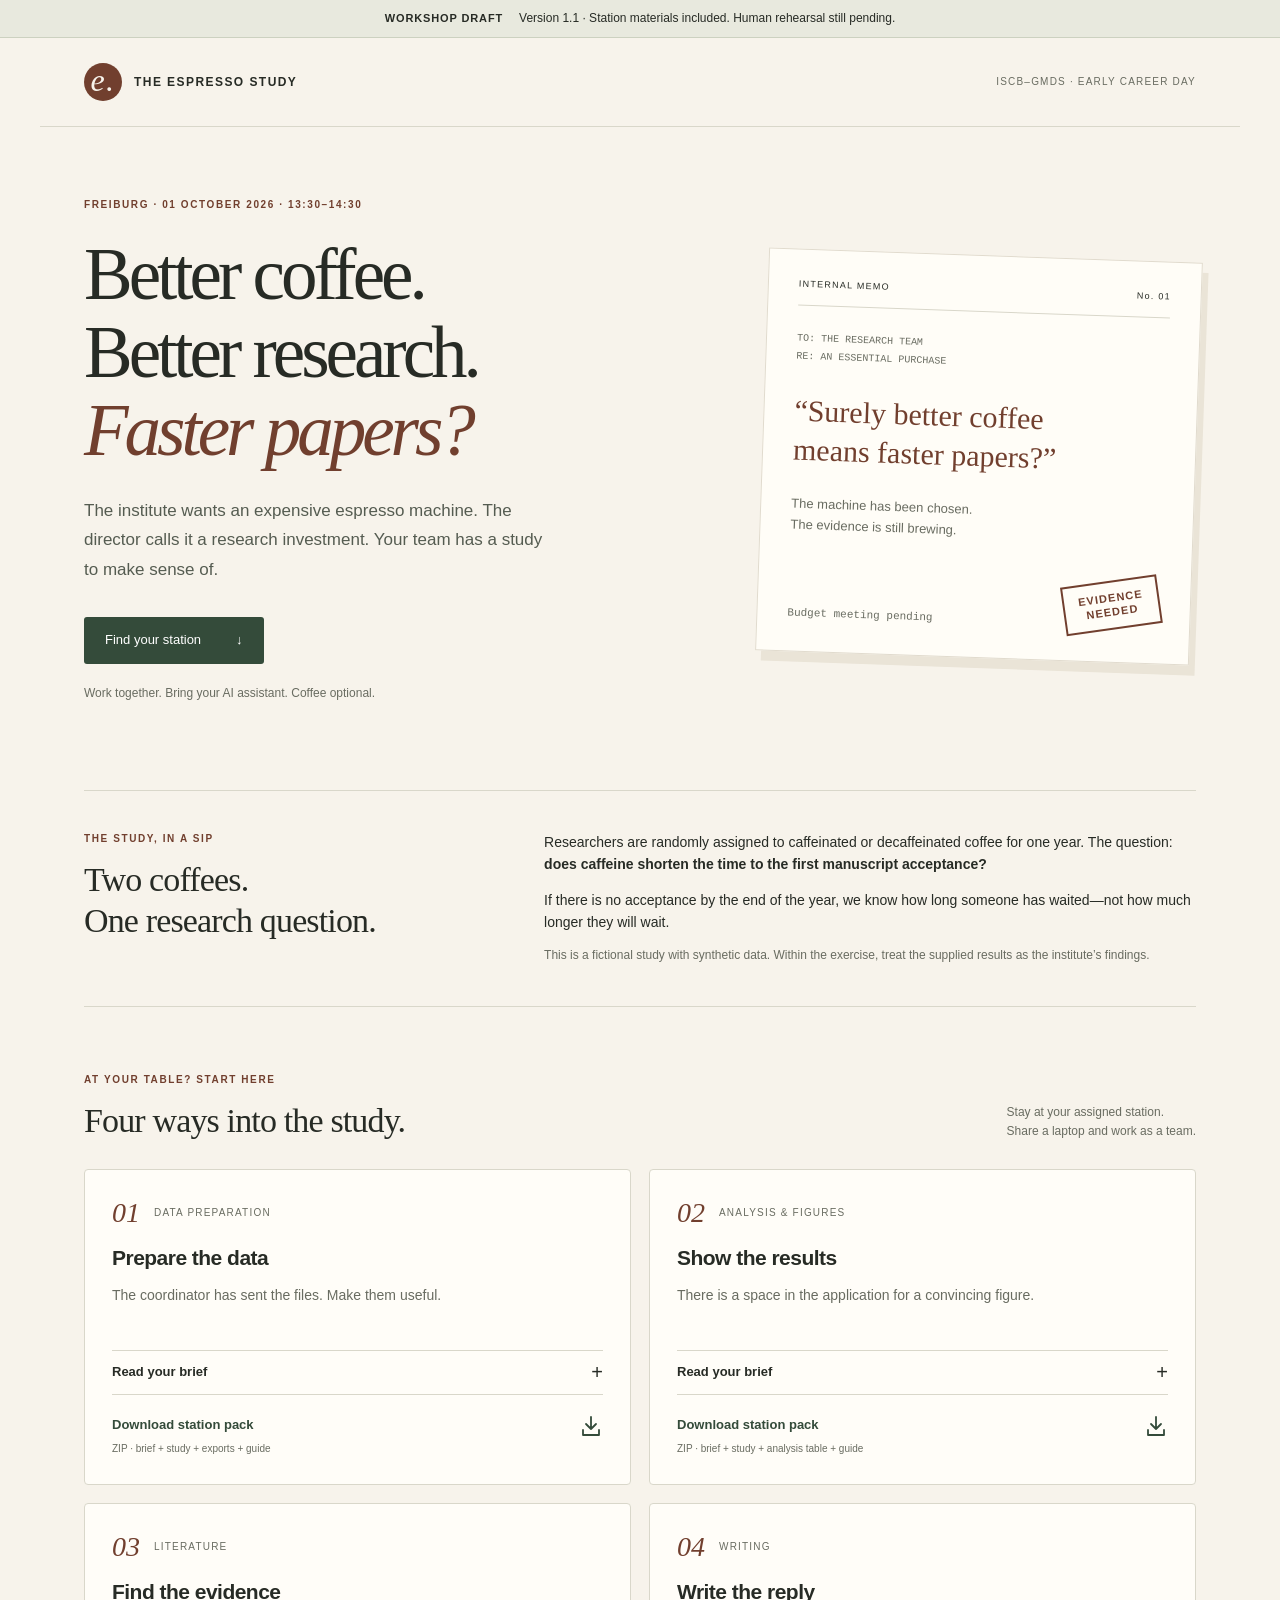
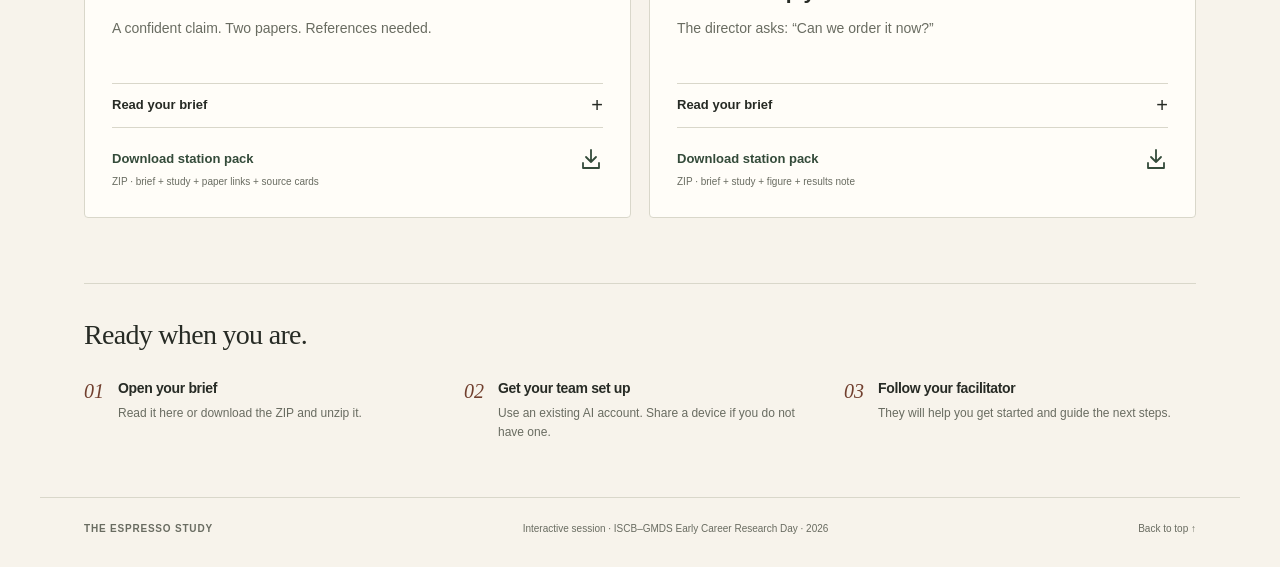
==== index.html @ 40a01a1a "Publish Espresso Study participant workshop materials" ====
<!doctype html>
<html lang="en"><head><meta charset="utf-8"><meta name="viewport" content="width=device-width, initial-scale=1"><title>The Espresso Study · Early Career Day 2026</title><meta name="description" content="Workshop briefs for four AI-assisted research stations at the ISCB–GMDS Early Career Research Day."><link rel="icon" href="favicon.svg" type="image/svg+xml"><link rel="stylesheet" href="styles.css"></head>
<body><a class="skip" href="#stations">Skip to stations</a>
<div class="preview">WORKSHOP DRAFT <span>Version 1.1 · Station materials included. Human rehearsal still pending.</span></div>
<header class="masthead"><a class="brand" href="#top"><span class="brand-mark" aria-hidden="true">e.</span><span>THE ESPRESSO STUDY</span></a><span class="event-label">ISCB–GMDS · EARLY CAREER DAY</span></header>
<main id="top"><section class="hero" aria-labelledby="title"><div class="hero-copy"><p class="eyebrow">FREIBURG · 01 OCTOBER 2026 · 13:30–14:30</p><h1>Better coffee.<br>Better research.<br><em>Faster papers?</em></h1><p class="intro">The institute wants an expensive espresso machine. The director calls it a research investment. Your team has a study to make sense of.</p><a class="primary" href="#stations">Find your station <span aria-hidden="true">↓</span></a><p class="small">Work together. Bring your AI assistant. Coffee optional.</p></div><aside class="memo" aria-label="The director’s request"><div class="memo-heading"><span>INTERNAL MEMO</span><span>No. 01</span></div><p class="memo-to">TO: THE RESEARCH TEAM<br>RE: AN ESSENTIAL PURCHASE</p><blockquote>“Surely better coffee<br>means faster papers?”</blockquote><p>The machine has been chosen.<br>The evidence is still brewing.</p><div class="memo-bottom"><span>Budget meeting pending</span><span class="stamp">EVIDENCE<br>NEEDED</span></div></aside></section>
<section class="study" aria-labelledby="study-title"><div><p class="eyebrow">THE STUDY, IN A SIP</p><h2 id="study-title">Two coffees.<br> One research question.</h2></div><div class="study-text"><p>Researchers are randomly assigned to caffeinated or decaffeinated coffee for one year. The question: <strong>does caffeine shorten the time to the first manuscript acceptance?</strong></p><p>If there is no acceptance by the end of the year, we know how long someone has waited—not how much longer they will wait.</p><p class="small">This is a fictional study with synthetic data. Within the exercise, treat the supplied results as the institute’s findings.</p></div></section>
<section class="stations" id="stations" aria-labelledby="stations-title"><div class="section-heading"><div><p class="eyebrow">AT YOUR TABLE? START HERE</p><h2 id="stations-title">Four ways into the study.</h2></div><p>Stay at your assigned station.<br>Share a laptop and work as a team.</p></div><div class="grid"><article class="station" id="station-01"><div class="station-top"><span class="number">01</span><span class="category">Data preparation</span></div><h3>Prepare the data</h3><p class="description">The coordinator has sent the files. Make them useful.</p><details><summary>Read your brief <span aria-hidden="true">+</span></summary><div class="brief"><p>The study coordinator sends two files and a message:</p>
<p><strong>“Here are the coffee groups and the manuscript follow-up. The director wants results before the next budget meeting. Can you make this usable?”</strong></p>
<p><strong>Your mission:</strong> Work with an AI agent to prepare a dataset a colleague can use to compare time to first manuscript acceptance between the coffee groups. Include a short handover note explaining what your colleague needs to know.</p>
<h4>Prepare the handover · 13:40–14:00</h4>
<p>Open the shared story, the export guide and the two data files. Give the agent your task and the material it needs. Work with it until you have a usable table and handover note.</p>
<p><strong>Files to give your agent:</strong> study-story.md, study-description.md, export-guide.md, participants.csv and followup.csv.</p>
<p><strong>Need a start?</strong> “Prepare these study exports for a colleague analysing time to first manuscript acceptance. Use the study description and export guide. Return the analysis table and a short handover note.”</p>
<p>Read the result as if you were the colleague receiving it. If something would make your next step easier, ask for it.</p>
<p>Bring the table and the most useful sentence from your handover to the station report. If you get stuck, ask your facilitator for help.</p></div></details><a class="download" href="downloads/station-01-pack.zip" download>Download station pack <svg class="download-icon" aria-hidden="true" viewBox="0 0 24 24" fill="none" stroke="currentColor" stroke-width="1.8" stroke-linecap="round" stroke-linejoin="round"><path d="M12 3v12m-5-5 5 5 5-5M4 16v5h16v-5"/></svg><span class="sr-only"> for station 01</span></a><p class="pack-note">ZIP · brief + study + exports + guide</p></article><article class="station" id="station-02"><div class="station-top"><span class="number">02</span><span class="category">Analysis & figures</span></div><h3>Show the results</h3><p class="description">There is a space in the application for a convincing figure.</p><details><summary>Read your brief <span aria-hidden="true">+</span></summary><div class="brief"><p>The director has left a space in the espresso-machine funding application:</p>
<p><strong>“Insert convincing figure here.”</strong></p>
<p><strong>Your mission:</strong> Use an AI agent to create a clear, convincing figure of the study results for the institute meeting. Add a two-sentence interpretation.</p>
<h4>Make the figure · 13:40–14:00</h4>
<p>Open the shared story and the prepared analysis table. Give the agent your task and the material it needs. Work with it until you have a result you would present.</p>
<p><strong>Files to give your agent:</strong> study-story.md, study-description.md, data-guide.md and analysis.csv.</p>
<p><strong>Need a start?</strong> “We need a figure showing the results of this study for our institute meeting. Use the attached data and study description, run the analysis, and explain what the figure shows.”</p>
<p>Choose a headline for your figure. Be ready to show the result and explain what you think it means for the espresso-machine proposal.</p>
<p>If you get stuck, ask your facilitator for help.</p></div></details><a class="download" href="downloads/station-02-pack.zip" download>Download station pack <svg class="download-icon" aria-hidden="true" viewBox="0 0 24 24" fill="none" stroke="currentColor" stroke-width="1.8" stroke-linecap="round" stroke-linejoin="round"><path d="M12 3v12m-5-5 5 5 5-5M4 16v5h16v-5"/></svg><span class="sr-only"> for station 02</span></a><p class="pack-note">ZIP · brief + study + analysis table + guide</p></article><article class="station" id="station-03"><div class="station-top"><span class="number">03</span><span class="category">Literature</span></div><h3>Find the evidence</h3><p class="description">A confident claim. Two papers. References needed.</p><details><summary>Read your brief <span aria-hidden="true">+</span></summary><div class="brief"><p>The director has added a line to the funding application:</p>
<p><strong>“The scientific literature supports our investment.”</strong></p>
<p>Underneath it, someone has typed: <strong>[references needed]</strong>.</p>
<p><strong>Your mission:</strong> Use an AI agent to write the scientific-background paragraph for the proposal, using the two supplied papers. Keep it under 100 words and include references that a colleague can follow.</p>
<h4>Fill the gap · 13:40–14:00</h4>
<p>Open the shared story and the two papers. Give the agent the task and the source material. Work with it until the paragraph is ready for your team&#x27;s meeting.</p>
<p><strong>Files to give your agent:</strong> study-story.md, study-description.md and papers.md. Open the original-source links in papers.md; if access fails, use offline-source-cards.md.</p>
<p><strong>Need a start?</strong> “Write the scientific background for our institute&#x27;s coffee study and espresso-machine proposal using these two papers. Keep it under 100 words and cite the sources.”</p>
<p>Read the first version together. Would it help someone understand why the study is worth doing? Ask for a revision if you want one.</p>
<p>Bring one sentence you would put your name to. If you get stuck, ask your facilitator for help.</p></div></details><a class="download" href="downloads/station-03-pack.zip" download>Download station pack <svg class="download-icon" aria-hidden="true" viewBox="0 0 24 24" fill="none" stroke="currentColor" stroke-width="1.8" stroke-linecap="round" stroke-linejoin="round"><path d="M12 3v12m-5-5 5 5 5-5M4 16v5h16v-5"/></svg><span class="sr-only"> for station 03</span></a><p class="pack-note">ZIP · brief + study + paper links + source cards</p></article><article class="station" id="station-04"><div class="station-top"><span class="number">04</span><span class="category">Writing</span></div><h3>Write the reply</h3><p class="description">The director asks: “Can we order it now?”</p><details><summary>Read your brief <span aria-hidden="true">+</span></summary><div class="brief"><p>The results have arrived. So has a message from the director:</p>
<p><strong>“Excellent. Can we order it now?”</strong></p>
<p><strong>Your mission:</strong> Work with an AI agent to write the reply. Give the director a recommendation in no more than 120 words, with a headline they will remember.</p>
<h4>Write the reply · 13:40–14:00</h4>
<p>Open the shared story, the prepared results figure and its accompanying results note. Give the agent the task and the material it needs. Work with it until you have a reply you would send as the study team.</p>
<p><strong>Files to give your agent:</strong> study-story.md, study-description.md, figure.png and results-note.md.</p>
<p><strong>Need a start?</strong> “Our director wants to know whether these study results justify buying the espresso machine. Draft a short recommendation using the supplied study description and results. Include a memorable headline.”</p>
<p>Read the draft together. Does it say what your team wants to say? You can ask for a revision, question the recommendation, or keep it as it stands.</p>
<p>Bring your headline and recommendation to the meeting. If you get stuck, ask your facilitator for help.</p></div></details><a class="download" href="downloads/station-04-pack.zip" download>Download station pack <svg class="download-icon" aria-hidden="true" viewBox="0 0 24 24" fill="none" stroke="currentColor" stroke-width="1.8" stroke-linecap="round" stroke-linejoin="round"><path d="M12 3v12m-5-5 5 5 5-5M4 16v5h16v-5"/></svg><span class="sr-only"> for station 04</span></a><p class="pack-note">ZIP · brief + study + figure + results note</p></article></div></section>
<section class="getting-started" aria-labelledby="start-title"><h2 id="start-title">Ready when you are.</h2><ol><li><span>01</span><div><h3>Open your brief</h3><p>Read it here or download the ZIP and unzip it.</p></div></li><li><span>02</span><div><h3>Get your team set up</h3><p>Use an existing AI account. Share a device if you do not have one.</p></div></li><li><span>03</span><div><h3>Follow your facilitator</h3><p>They will help you get started and guide the next steps.</p></div></li></ol></section>
</main><footer><span>THE ESPRESSO STUDY</span><p>Interactive session · ISCB–GMDS Early Career Research Day · 2026</p><a href="#top">Back to top ↑</a></footer></body></html>
---- styles.css ----
:root{--paper:#f7f3eb;--ink:#272b25;--coffee:#713f2e;--muted:#696c61;--line:#d9d7ca;--green:#344b3a}*{box-sizing:border-box}html{scroll-behavior:smooth;scroll-padding-top:30px}body{margin:0;background:var(--paper);color:var(--ink);font-family:Arial,Helvetica,sans-serif;font-size:16px;line-height:1.6}a{color:inherit}a:focus-visible,summary:focus-visible{outline:3px solid #bd6b32;outline-offset:5px}.skip{position:absolute;left:20px;top:-80px;z-index:5;background:white;padding:12px}.skip:focus{top:10px}.preview{background:#e8e9de;border-bottom:1px solid #ccd1c0;padding:9px 5%;font-size:11px;letter-spacing:.08em;font-weight:bold;text-align:center}.preview span{font-weight:normal;letter-spacing:0;margin-left:12px;font-size:12px}.masthead,main,footer{max-width:1200px;margin:auto;padding-left:44px;padding-right:44px}.masthead{display:flex;justify-content:space-between;align-items:center;padding-top:25px;padding-bottom:25px;border-bottom:1px solid var(--line)}.brand{display:flex;align-items:center;gap:12px;font-size:12px;letter-spacing:.12em;font-weight:bold;text-decoration:none}.brand-mark{width:38px;height:38px;border-radius:50%;background:var(--coffee);color:var(--paper);font:italic 32px Georgia;text-align:center;line-height:34px}.event-label{font-size:10px;letter-spacing:.12em;color:var(--muted)}.hero{display:grid;grid-template-columns:1.4fr 1fr;gap:70px;padding:70px 0 75px;align-items:center}.eyebrow{font-size:10px;letter-spacing:.16em;font-weight:700;margin:0 0 23px;color:var(--coffee)}h1{font-family:Georgia,'Times New Roman',serif;font-weight:normal;letter-spacing:-.055em;font-size:clamp(46px,5.9vw,73px);line-height:1.07;margin:0 0 25px}h1 em{font-weight:normal;color:var(--coffee)}.intro{max-width:460px;color:#555c51;font-size:17px;line-height:1.75}.primary{display:inline-flex;align-items:center;gap:35px;background:var(--green);color:white;text-decoration:none;padding:13px 21px;font-size:13px;margin:15px 0 8px;border-radius:3px}.primary:hover{background:#263b2b}.small{font-size:12px;color:var(--muted)}.memo{background:#fffdf7;padding:27px 30px 32px;border:1px solid #e1dbce;box-shadow:6px 10px 0 #eae4d7;transform:rotate(2deg)}.memo-heading{display:flex;justify-content:space-between;font-size:9px;letter-spacing:.14em;border-bottom:1px solid var(--line);padding-bottom:14px}.memo-to{font-family:monospace;font-size:10px;line-height:1.8;color:var(--muted);margin-top:24px}.memo blockquote{font-family:Georgia,serif;font-size:30px;line-height:1.3;margin:25px 0;color:var(--coffee)}.memo>p:not(.memo-to){font-size:13px;color:var(--muted)}.memo-bottom{display:flex;justify-content:space-between;align-items:end;margin-top:34px;gap:15px}.memo-bottom>span:first-child{font:11px monospace;color:var(--muted)}.stamp{color:var(--coffee);border:2px solid var(--coffee);font-size:11px;font-weight:bold;line-height:1.3;letter-spacing:.1em;text-align:center;padding:8px 14px;transform:rotate(-10deg)}h2{font-family:Georgia,serif;font-size:34px;line-height:1.2;font-weight:normal;letter-spacing:-.025em;margin:0}.study{display:grid;grid-template-columns:1fr 1.65fr;gap:65px;border-top:1px solid var(--line);border-bottom:1px solid var(--line);padding:40px 0}.study .eyebrow{margin-bottom:13px}.study-text p{margin:0 0 13px;font-size:14px}.study-text .small{font-size:12px;margin-bottom:0}.stations{padding:65px 0}.section-heading{display:flex;justify-content:space-between;gap:25px;align-items:end;margin-bottom:28px}.section-heading .eyebrow{margin-bottom:13px}.section-heading>p{font-size:12px;color:var(--muted);margin:0}.grid{display:grid;grid-template-columns:repeat(2,minmax(0,1fr));gap:18px;align-items:start}.station{background:#fffdf8;border:1px solid var(--line);border-radius:4px;padding:27px}.station:target{border-color:var(--coffee)}.station-top{display:flex;align-items:center;gap:14px}.number{font:italic 28px Georgia;color:var(--coffee)}.category{font-size:10px;text-transform:uppercase;letter-spacing:.12em;color:var(--muted)}h3{font-size:21px;letter-spacing:-.025em;margin:12px 0 9px}.description{font-size:14px;color:var(--muted);min-height:45px;margin:0 0 21px}.station details{border-top:1px solid var(--line);border-bottom:1px solid var(--line);margin-bottom:19px}.station summary{cursor:pointer;list-style:none;display:flex;justify-content:space-between;padding:11px 0;font-size:13px;font-weight:bold}.station summary::-webkit-details-marker{display:none}.station summary>span{font-size:20px;font-weight:normal;line-height:20px}.station details[open] summary>span{transform:rotate(45deg)}.brief{font-size:13px;padding:2px 0 15px}.brief p{margin:0 0 13px}.brief h4{margin:20px 0 8px;font-size:13px;color:var(--coffee)}.download{display:flex;justify-content:space-between;align-items:center;font-size:13px;font-weight:bold;text-decoration:none;color:var(--green)}.download:hover{text-decoration:underline}.download>span[aria-hidden]{font-size:20px}.pack-note{font-size:10px;color:var(--muted);margin:3px 0 0}.getting-started{border-top:1px solid var(--line);padding:34px 0 55px}.getting-started h2{font-size:28px}.getting-started ol{list-style:none;padding:0;margin:25px 0 0;display:grid;grid-template-columns:repeat(3,1fr);gap:28px}.getting-started li{display:flex;gap:14px}.getting-started li>span{font:italic 20px Georgia;color:var(--coffee);padding-top:3px}.getting-started h3{font-size:14px;margin:0 0 5px}.getting-started p{font-size:12px;color:var(--muted);margin:0}footer{border-top:1px solid var(--line);padding-top:23px;padding-bottom:30px;display:flex;gap:20px;align-items:center;justify-content:space-between;font-size:10px;color:var(--muted)}footer>span{font-weight:bold;letter-spacing:.08em}footer p{margin:0}footer a{text-decoration:none}.sr-only{position:absolute;width:1px;height:1px;padding:0;margin:-1px;overflow:hidden;clip:rect(0,0,0,0);white-space:nowrap;border:0}@media(max-width:760px){.masthead,main,footer{padding-left:23px;padding-right:23px}.event-label{display:none}.hero{grid-template-columns:1fr;gap:40px;padding:45px 0 55px}.hero h1{font-size:57px}.memo{max-width:400px;width:95%;justify-self:center}.study{grid-template-columns:1fr;gap:23px;padding:32px 0}.study h2 br{display:none}.section-heading{display:block}.section-heading>p{margin-top:16px}.grid{grid-template-columns:1fr}.getting-started ol{grid-template-columns:1fr;gap:22px}.preview span{display:block;margin:3px 0 0}.stations{padding:43px 0}.description{min-height:0}footer{align-items:start;flex-direction:column;gap:9px}.station{padding:22px}h2{font-size:30px}}@media(prefers-reduced-motion:reduce){html{scroll-behavior:auto}}@media print{.preview,.primary,.download,.pack-note{display:none}.hero{padding:20px 0}.memo{box-shadow:none;transform:none}.grid{display:block}.station{break-inside:avoid;margin-bottom:15px}}

.download-icon{width:24px;height:24px;flex-shrink:0}
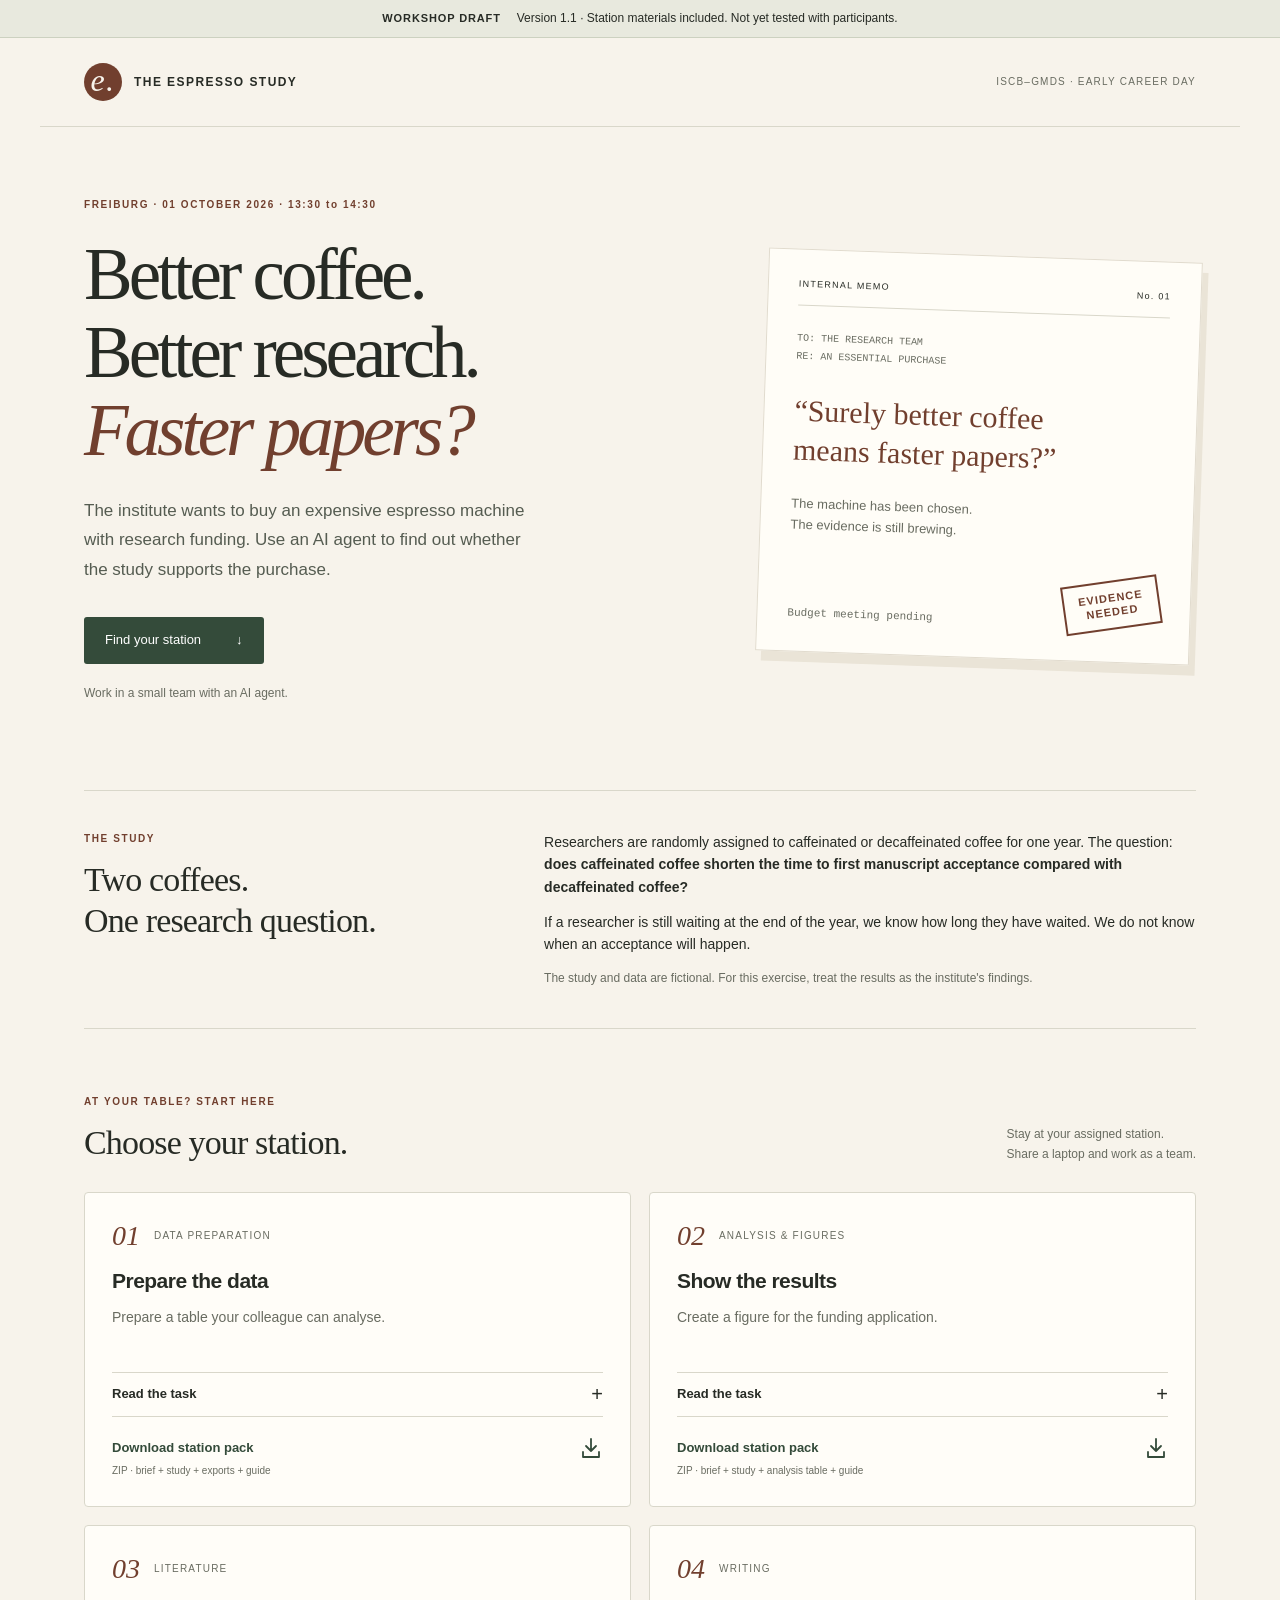
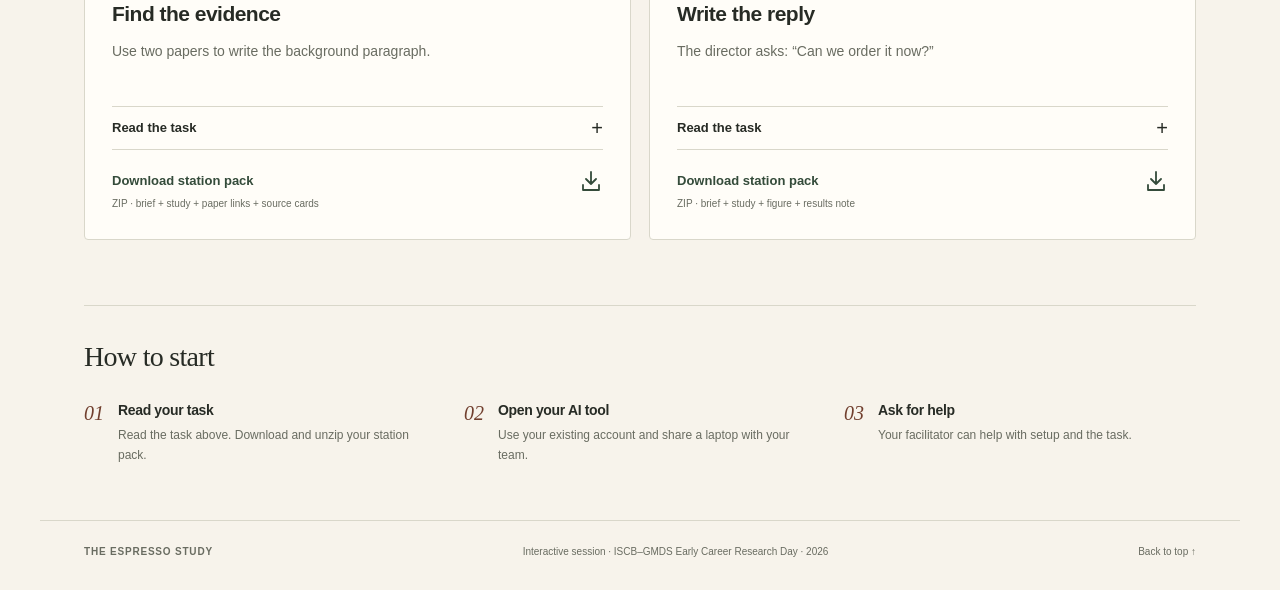
==== commit 392e4854: "Clarify workshop instructions and participant materials" ====
--- a/index.html
+++ b/index.html
@@ -1,43 +1,43 @@
 <!doctype html>
 <html lang="en"><head><meta charset="utf-8"><meta name="viewport" content="width=device-width, initial-scale=1"><title>The Espresso Study · Early Career Day 2026</title><meta name="description" content="Workshop briefs for four AI-assisted research stations at the ISCB–GMDS Early Career Research Day."><link rel="icon" href="favicon.svg" type="image/svg+xml"><link rel="stylesheet" href="styles.css"></head>
 <body><a class="skip" href="#stations">Skip to stations</a>
-<div class="preview">WORKSHOP DRAFT <span>Version 1.1 · Station materials included. Human rehearsal still pending.</span></div>
+<div class="preview">WORKSHOP DRAFT <span>Version 1.1 · Station materials included. Not yet tested with participants.</span></div>
 <header class="masthead"><a class="brand" href="#top"><span class="brand-mark" aria-hidden="true">e.</span><span>THE ESPRESSO STUDY</span></a><span class="event-label">ISCB–GMDS · EARLY CAREER DAY</span></header>
-<main id="top"><section class="hero" aria-labelledby="title"><div class="hero-copy"><p class="eyebrow">FREIBURG · 01 OCTOBER 2026 · 13:30–14:30</p><h1>Better coffee.<br>Better research.<br><em>Faster papers?</em></h1><p class="intro">The institute wants an expensive espresso machine. The director calls it a research investment. Your team has a study to make sense of.</p><a class="primary" href="#stations">Find your station <span aria-hidden="true">↓</span></a><p class="small">Work together. Bring your AI assistant. Coffee optional.</p></div><aside class="memo" aria-label="The director’s request"><div class="memo-heading"><span>INTERNAL MEMO</span><span>No. 01</span></div><p class="memo-to">TO: THE RESEARCH TEAM<br>RE: AN ESSENTIAL PURCHASE</p><blockquote>“Surely better coffee<br>means faster papers?”</blockquote><p>The machine has been chosen.<br>The evidence is still brewing.</p><div class="memo-bottom"><span>Budget meeting pending</span><span class="stamp">EVIDENCE<br>NEEDED</span></div></aside></section>
-<section class="study" aria-labelledby="study-title"><div><p class="eyebrow">THE STUDY, IN A SIP</p><h2 id="study-title">Two coffees.<br> One research question.</h2></div><div class="study-text"><p>Researchers are randomly assigned to caffeinated or decaffeinated coffee for one year. The question: <strong>does caffeine shorten the time to the first manuscript acceptance?</strong></p><p>If there is no acceptance by the end of the year, we know how long someone has waited—not how much longer they will wait.</p><p class="small">This is a fictional study with synthetic data. Within the exercise, treat the supplied results as the institute’s findings.</p></div></section>
-<section class="stations" id="stations" aria-labelledby="stations-title"><div class="section-heading"><div><p class="eyebrow">AT YOUR TABLE? START HERE</p><h2 id="stations-title">Four ways into the study.</h2></div><p>Stay at your assigned station.<br>Share a laptop and work as a team.</p></div><div class="grid"><article class="station" id="station-01"><div class="station-top"><span class="number">01</span><span class="category">Data preparation</span></div><h3>Prepare the data</h3><p class="description">The coordinator has sent the files. Make them useful.</p><details><summary>Read your brief <span aria-hidden="true">+</span></summary><div class="brief"><p>The study coordinator sends two files and a message:</p>
-<p><strong>“Here are the coffee groups and the manuscript follow-up. The director wants results before the next budget meeting. Can you make this usable?”</strong></p>
-<p><strong>Your mission:</strong> Work with an AI agent to prepare a dataset a colleague can use to compare time to first manuscript acceptance between the coffee groups. Include a short handover note explaining what your colleague needs to know.</p>
-<h4>Prepare the handover · 13:40–14:00</h4>
-<p>Open the shared story, the export guide and the two data files. Give the agent your task and the material it needs. Work with it until you have a usable table and handover note.</p>
+<main id="top"><section class="hero" aria-labelledby="title"><div class="hero-copy"><p class="eyebrow">FREIBURG · 01 OCTOBER 2026 · 13:30 to 14:30</p><h1>Better coffee.<br>Better research.<br><em>Faster papers?</em></h1><p class="intro">The institute wants to buy an expensive espresso machine with research funding. Use an AI agent to find out whether the study supports the purchase.</p><a class="primary" href="#stations">Find your station <span aria-hidden="true">↓</span></a><p class="small">Work in a small team with an AI agent.</p></div><aside class="memo" aria-label="The director’s request"><div class="memo-heading"><span>INTERNAL MEMO</span><span>No. 01</span></div><p class="memo-to">TO: THE RESEARCH TEAM<br>RE: AN ESSENTIAL PURCHASE</p><blockquote>“Surely better coffee<br>means faster papers?”</blockquote><p>The machine has been chosen.<br>The evidence is still brewing.</p><div class="memo-bottom"><span>Budget meeting pending</span><span class="stamp">EVIDENCE<br>NEEDED</span></div></aside></section>
+<section class="study" aria-labelledby="study-title"><div><p class="eyebrow">THE STUDY</p><h2 id="study-title">Two coffees.<br> One research question.</h2></div><div class="study-text"><p>Researchers are randomly assigned to caffeinated or decaffeinated coffee for one year. The question: <strong>does caffeinated coffee shorten the time to first manuscript acceptance compared with decaffeinated coffee?</strong></p><p>If a researcher is still waiting at the end of the year, we know how long they have waited. We do not know when an acceptance will happen.</p><p class="small">The study and data are fictional. For this exercise, treat the results as the institute's findings.</p></div></section>
+<section class="stations" id="stations" aria-labelledby="stations-title"><div class="section-heading"><div><p class="eyebrow">AT YOUR TABLE? START HERE</p><h2 id="stations-title">Choose your station.</h2></div><p>Stay at your assigned station.<br>Share a laptop and work as a team.</p></div><div class="grid"><article class="station" id="station-01"><div class="station-top"><span class="number">01</span><span class="category">Data preparation</span></div><h3>Prepare the data</h3><p class="description">Prepare a table your colleague can analyse.</p><details><summary>Read the task <span aria-hidden="true">+</span></summary><div class="brief"><p>The study coordinator sends two files and a message:</p>
+<p><strong>&quot;Here are the coffee groups and the manuscript follow-up. The director wants results before the next budget meeting. Can you prepare the data?&quot;</strong></p>
+<p><strong>Your task:</strong> Use an AI agent to prepare a table for comparing time to first manuscript acceptance between the coffee groups. Add a short handover note so a colleague can use it.</p>
+<h4>Prepare the table · 13:40 to 14:00</h4>
+<p>Read the study description and export guide. Give the agent the files below and explain the task. Work with it until you have a usable table and handover note.</p>
 <p><strong>Files to give your agent:</strong> study-story.md, study-description.md, export-guide.md, participants.csv and followup.csv.</p>
-<p><strong>Need a start?</strong> “Prepare these study exports for a colleague analysing time to first manuscript acceptance. Use the study description and export guide. Return the analysis table and a short handover note.”</p>
-<p>Read the result as if you were the colleague receiving it. If something would make your next step easier, ask for it.</p>
-<p>Bring the table and the most useful sentence from your handover to the station report. If you get stuck, ask your facilitator for help.</p></div></details><a class="download" href="downloads/station-01-pack.zip" download>Download station pack <svg class="download-icon" aria-hidden="true" viewBox="0 0 24 24" fill="none" stroke="currentColor" stroke-width="1.8" stroke-linecap="round" stroke-linejoin="round"><path d="M12 3v12m-5-5 5 5 5-5M4 16v5h16v-5"/></svg><span class="sr-only"> for station 01</span></a><p class="pack-note">ZIP · brief + study + exports + guide</p></article><article class="station" id="station-02"><div class="station-top"><span class="number">02</span><span class="category">Analysis & figures</span></div><h3>Show the results</h3><p class="description">There is a space in the application for a convincing figure.</p><details><summary>Read your brief <span aria-hidden="true">+</span></summary><div class="brief"><p>The director has left a space in the espresso-machine funding application:</p>
-<p><strong>“Insert convincing figure here.”</strong></p>
-<p><strong>Your mission:</strong> Use an AI agent to create a clear, convincing figure of the study results for the institute meeting. Add a two-sentence interpretation.</p>
-<h4>Make the figure · 13:40–14:00</h4>
-<p>Open the shared story and the prepared analysis table. Give the agent your task and the material it needs. Work with it until you have a result you would present.</p>
+<p><strong>Suggested first prompt:</strong> &quot;Prepare these study exports for a colleague analysing time to first manuscript acceptance. Use the study description and export guide. Return an analysis table and a short handover note.&quot;</p>
+<p>Read the output as if you were the colleague receiving it. Ask for any changes that would help you use it.</p>
+<p>For the station report, show the table and share the most useful sentence from your handover. Ask your facilitator if you get stuck.</p></div></details><a class="download" href="downloads/station-01-pack.zip" download>Download station pack <svg class="download-icon" aria-hidden="true" viewBox="0 0 24 24" fill="none" stroke="currentColor" stroke-width="1.8" stroke-linecap="round" stroke-linejoin="round"><path d="M12 3v12m-5-5 5 5 5-5M4 16v5h16v-5"/></svg><span class="sr-only"> for station 01</span></a><p class="pack-note">ZIP · brief + study + exports + guide</p></article><article class="station" id="station-02"><div class="station-top"><span class="number">02</span><span class="category">Analysis & figures</span></div><h3>Show the results</h3><p class="description">Create a figure for the funding application.</p><details><summary>Read the task <span aria-hidden="true">+</span></summary><div class="brief"><p>The director has left a space in the funding application for the espresso machine:</p>
+<p><strong>&quot;Insert convincing figure here.&quot;</strong></p>
+<p><strong>Your task:</strong> Use an AI agent to create a clear, convincing figure of the study results for the institute meeting. Explain the result in two sentences.</p>
+<h4>Make the figure · 13:40 to 14:00</h4>
+<p>Read the study description and data guide. Give the agent the files below and explain the task. Work with it until you have a figure you would present.</p>
 <p><strong>Files to give your agent:</strong> study-story.md, study-description.md, data-guide.md and analysis.csv.</p>
-<p><strong>Need a start?</strong> “We need a figure showing the results of this study for our institute meeting. Use the attached data and study description, run the analysis, and explain what the figure shows.”</p>
-<p>Choose a headline for your figure. Be ready to show the result and explain what you think it means for the espresso-machine proposal.</p>
-<p>If you get stuck, ask your facilitator for help.</p></div></details><a class="download" href="downloads/station-02-pack.zip" download>Download station pack <svg class="download-icon" aria-hidden="true" viewBox="0 0 24 24" fill="none" stroke="currentColor" stroke-width="1.8" stroke-linecap="round" stroke-linejoin="round"><path d="M12 3v12m-5-5 5 5 5-5M4 16v5h16v-5"/></svg><span class="sr-only"> for station 02</span></a><p class="pack-note">ZIP · brief + study + analysis table + guide</p></article><article class="station" id="station-03"><div class="station-top"><span class="number">03</span><span class="category">Literature</span></div><h3>Find the evidence</h3><p class="description">A confident claim. Two papers. References needed.</p><details><summary>Read your brief <span aria-hidden="true">+</span></summary><div class="brief"><p>The director has added a line to the funding application:</p>
-<p><strong>“The scientific literature supports our investment.”</strong></p>
-<p>Underneath it, someone has typed: <strong>[references needed]</strong>.</p>
-<p><strong>Your mission:</strong> Use an AI agent to write the scientific-background paragraph for the proposal, using the two supplied papers. Keep it under 100 words and include references that a colleague can follow.</p>
-<h4>Fill the gap · 13:40–14:00</h4>
-<p>Open the shared story and the two papers. Give the agent the task and the source material. Work with it until the paragraph is ready for your team&#x27;s meeting.</p>
-<p><strong>Files to give your agent:</strong> study-story.md, study-description.md and papers.md. Open the original-source links in papers.md; if access fails, use offline-source-cards.md.</p>
-<p><strong>Need a start?</strong> “Write the scientific background for our institute&#x27;s coffee study and espresso-machine proposal using these two papers. Keep it under 100 words and cite the sources.”</p>
-<p>Read the first version together. Would it help someone understand why the study is worth doing? Ask for a revision if you want one.</p>
-<p>Bring one sentence you would put your name to. If you get stuck, ask your facilitator for help.</p></div></details><a class="download" href="downloads/station-03-pack.zip" download>Download station pack <svg class="download-icon" aria-hidden="true" viewBox="0 0 24 24" fill="none" stroke="currentColor" stroke-width="1.8" stroke-linecap="round" stroke-linejoin="round"><path d="M12 3v12m-5-5 5 5 5-5M4 16v5h16v-5"/></svg><span class="sr-only"> for station 03</span></a><p class="pack-note">ZIP · brief + study + paper links + source cards</p></article><article class="station" id="station-04"><div class="station-top"><span class="number">04</span><span class="category">Writing</span></div><h3>Write the reply</h3><p class="description">The director asks: “Can we order it now?”</p><details><summary>Read your brief <span aria-hidden="true">+</span></summary><div class="brief"><p>The results have arrived. So has a message from the director:</p>
-<p><strong>“Excellent. Can we order it now?”</strong></p>
-<p><strong>Your mission:</strong> Work with an AI agent to write the reply. Give the director a recommendation in no more than 120 words, with a headline they will remember.</p>
-<h4>Write the reply · 13:40–14:00</h4>
-<p>Open the shared story, the prepared results figure and its accompanying results note. Give the agent the task and the material it needs. Work with it until you have a reply you would send as the study team.</p>
+<p><strong>Suggested first prompt:</strong> &quot;Create a figure showing this study&#x27;s results for our institute meeting. Use the attached data and study description. Run the analysis and explain what the figure shows.&quot;</p>
+<p>Give the figure a headline. For the station report, show the figure and explain what it means for the proposed purchase.</p>
+<p>Ask your facilitator if you get stuck.</p></div></details><a class="download" href="downloads/station-02-pack.zip" download>Download station pack <svg class="download-icon" aria-hidden="true" viewBox="0 0 24 24" fill="none" stroke="currentColor" stroke-width="1.8" stroke-linecap="round" stroke-linejoin="round"><path d="M12 3v12m-5-5 5 5 5-5M4 16v5h16v-5"/></svg><span class="sr-only"> for station 02</span></a><p class="pack-note">ZIP · brief + study + analysis table + guide</p></article><article class="station" id="station-03"><div class="station-top"><span class="number">03</span><span class="category">Literature</span></div><h3>Find the evidence</h3><p class="description">Use two papers to write the background paragraph.</p><details><summary>Read the task <span aria-hidden="true">+</span></summary><div class="brief"><p>The director has added a line to the funding application:</p>
+<p><strong>&quot;The scientific literature supports our investment.&quot;</strong></p>
+<p>Below it, someone has typed: <strong>[references needed]</strong>.</p>
+<p><strong>Your task:</strong> Use an AI agent and the two papers to write a background paragraph for the proposal. Use fewer than 100 words and include references your colleagues can look up.</p>
+<h4>Write the background · 13:40 to 14:00</h4>
+<p>Read the study description and open the two papers using the links in papers.md. Give the agent the task and sources. Work with it until the paragraph is ready for the meeting.</p>
+<p><strong>Files to give your agent:</strong> study-story.md, study-description.md and papers.md. If you cannot open the papers, use offline-source-cards.md.</p>
+<p><strong>Suggested first prompt:</strong> &quot;Write the background for our institute&#x27;s coffee study and proposed espresso-machine purchase. Use these two papers. Keep it under 100 words and cite the sources.&quot;</p>
+<p>Read the draft together. Does it explain why the study is worth doing? Ask for changes if needed.</p>
+<p>For the station report, share one sentence you would put your name to. Ask your facilitator if you get stuck.</p></div></details><a class="download" href="downloads/station-03-pack.zip" download>Download station pack <svg class="download-icon" aria-hidden="true" viewBox="0 0 24 24" fill="none" stroke="currentColor" stroke-width="1.8" stroke-linecap="round" stroke-linejoin="round"><path d="M12 3v12m-5-5 5 5 5-5M4 16v5h16v-5"/></svg><span class="sr-only"> for station 03</span></a><p class="pack-note">ZIP · brief + study + paper links + source cards</p></article><article class="station" id="station-04"><div class="station-top"><span class="number">04</span><span class="category">Writing</span></div><h3>Write the reply</h3><p class="description">The director asks: “Can we order it now?”</p><details><summary>Read the task <span aria-hidden="true">+</span></summary><div class="brief"><p>The study results have arrived, along with a message from the director:</p>
+<p><strong>&quot;Excellent. Can we order it now?&quot;</strong></p>
+<p><strong>Your task:</strong> Use an AI agent to write a recommendation in no more than 120 words. Give it a memorable headline.</p>
+<h4>Write the reply · 13:40 to 14:00</h4>
+<p>Read the study description, results note and figure. Give the agent the files below and explain the task. Work with it until you have a reply you would send.</p>
 <p><strong>Files to give your agent:</strong> study-story.md, study-description.md, figure.png and results-note.md.</p>
-<p><strong>Need a start?</strong> “Our director wants to know whether these study results justify buying the espresso machine. Draft a short recommendation using the supplied study description and results. Include a memorable headline.”</p>
-<p>Read the draft together. Does it say what your team wants to say? You can ask for a revision, question the recommendation, or keep it as it stands.</p>
-<p>Bring your headline and recommendation to the meeting. If you get stuck, ask your facilitator for help.</p></div></details><a class="download" href="downloads/station-04-pack.zip" download>Download station pack <svg class="download-icon" aria-hidden="true" viewBox="0 0 24 24" fill="none" stroke="currentColor" stroke-width="1.8" stroke-linecap="round" stroke-linejoin="round"><path d="M12 3v12m-5-5 5 5 5-5M4 16v5h16v-5"/></svg><span class="sr-only"> for station 04</span></a><p class="pack-note">ZIP · brief + study + figure + results note</p></article></div></section>
-<section class="getting-started" aria-labelledby="start-title"><h2 id="start-title">Ready when you are.</h2><ol><li><span>01</span><div><h3>Open your brief</h3><p>Read it here or download the ZIP and unzip it.</p></div></li><li><span>02</span><div><h3>Get your team set up</h3><p>Use an existing AI account. Share a device if you do not have one.</p></div></li><li><span>03</span><div><h3>Follow your facilitator</h3><p>They will help you get started and guide the next steps.</p></div></li></ol></section>
+<p><strong>Suggested first prompt:</strong> &quot;Do these study results justify buying the espresso machine? Draft a short recommendation to our director using the supplied study description and results. Include a memorable headline.&quot;</p>
+<p>Read the draft together. Does it say what your team wants to say? You can question the recommendation, ask for changes or keep it.</p>
+<p>For the station report, share your headline and recommendation. Ask your facilitator if you get stuck.</p></div></details><a class="download" href="downloads/station-04-pack.zip" download>Download station pack <svg class="download-icon" aria-hidden="true" viewBox="0 0 24 24" fill="none" stroke="currentColor" stroke-width="1.8" stroke-linecap="round" stroke-linejoin="round"><path d="M12 3v12m-5-5 5 5 5-5M4 16v5h16v-5"/></svg><span class="sr-only"> for station 04</span></a><p class="pack-note">ZIP · brief + study + figure + results note</p></article></div></section>
+<section class="getting-started" aria-labelledby="start-title"><h2 id="start-title">How to start</h2><ol><li><span>01</span><div><h3>Read your task</h3><p>Read the task above. Download and unzip your station pack.</p></div></li><li><span>02</span><div><h3>Open your AI tool</h3><p>Use your existing account and share a laptop with your team.</p></div></li><li><span>03</span><div><h3>Ask for help</h3><p>Your facilitator can help with setup and the task.</p></div></li></ol></section>
 </main><footer><span>THE ESPRESSO STUDY</span><p>Interactive session · ISCB–GMDS Early Career Research Day · 2026</p><a href="#top">Back to top ↑</a></footer></body></html>
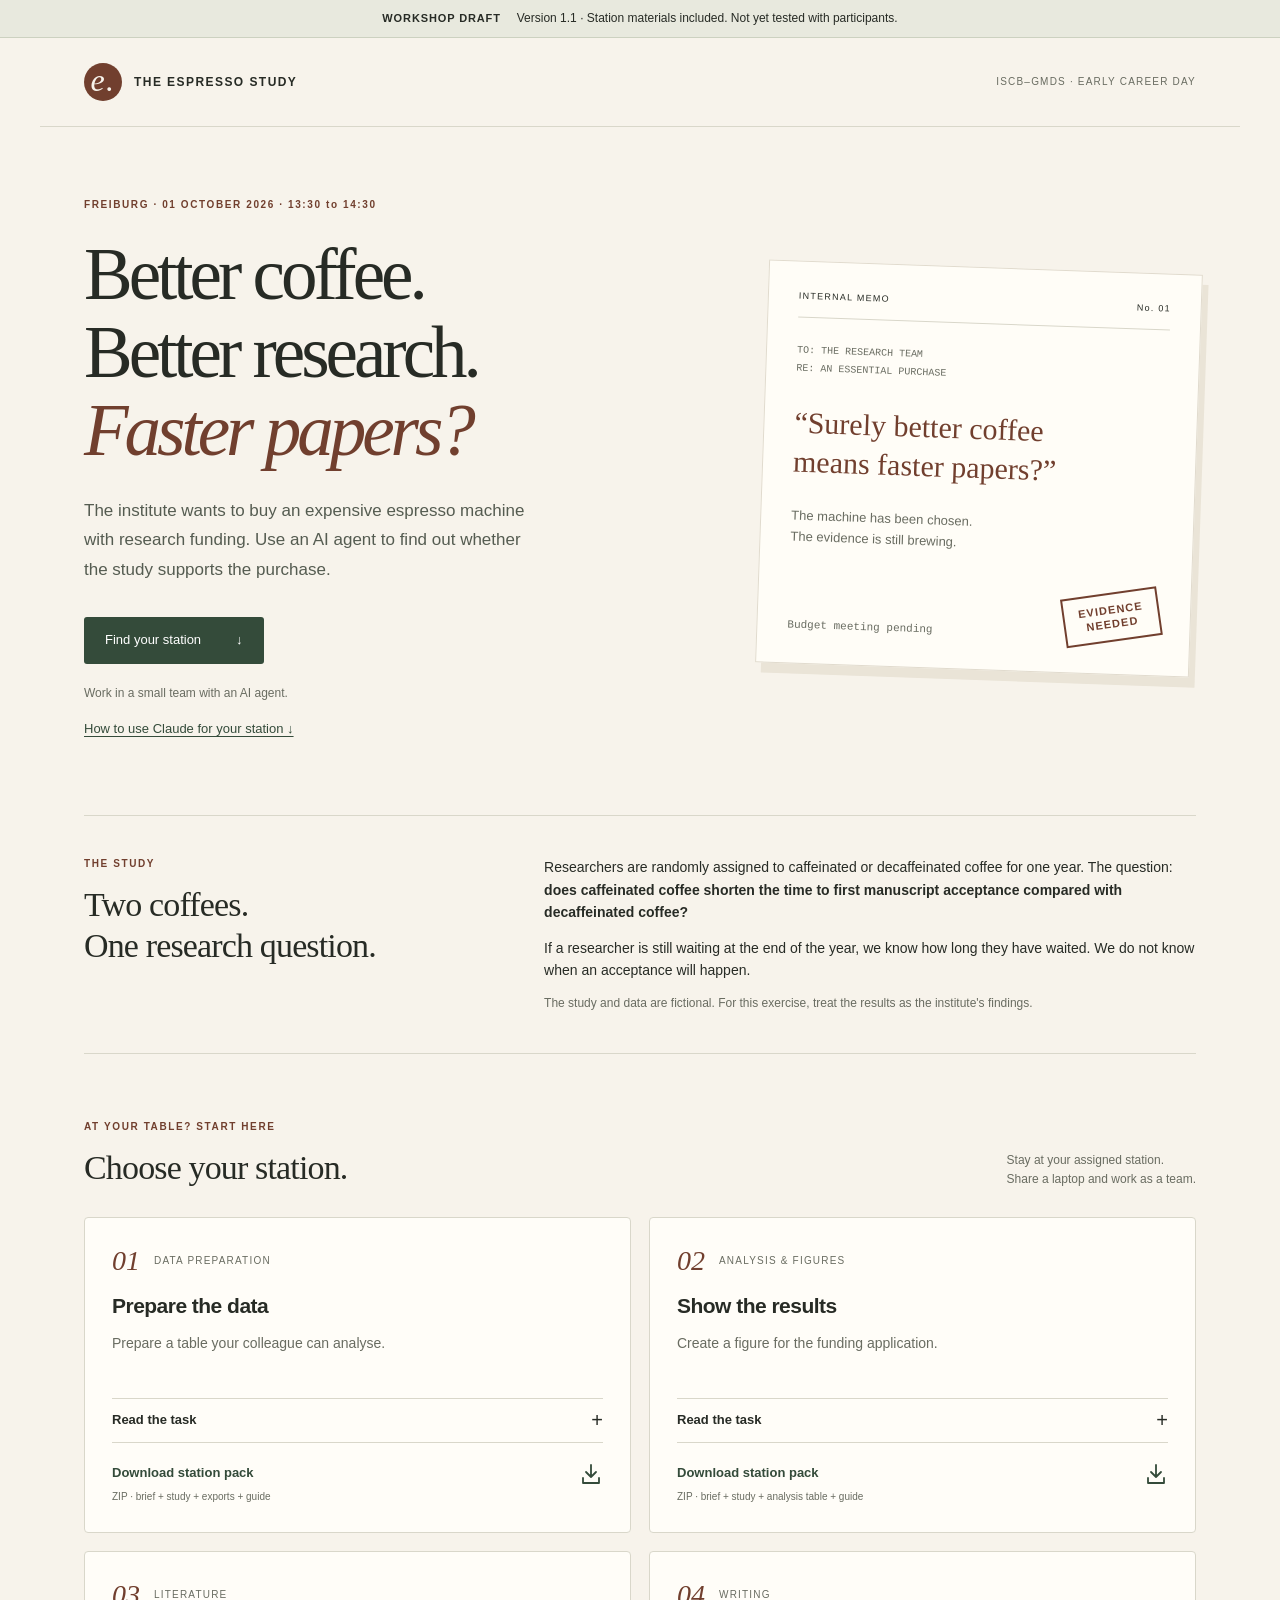
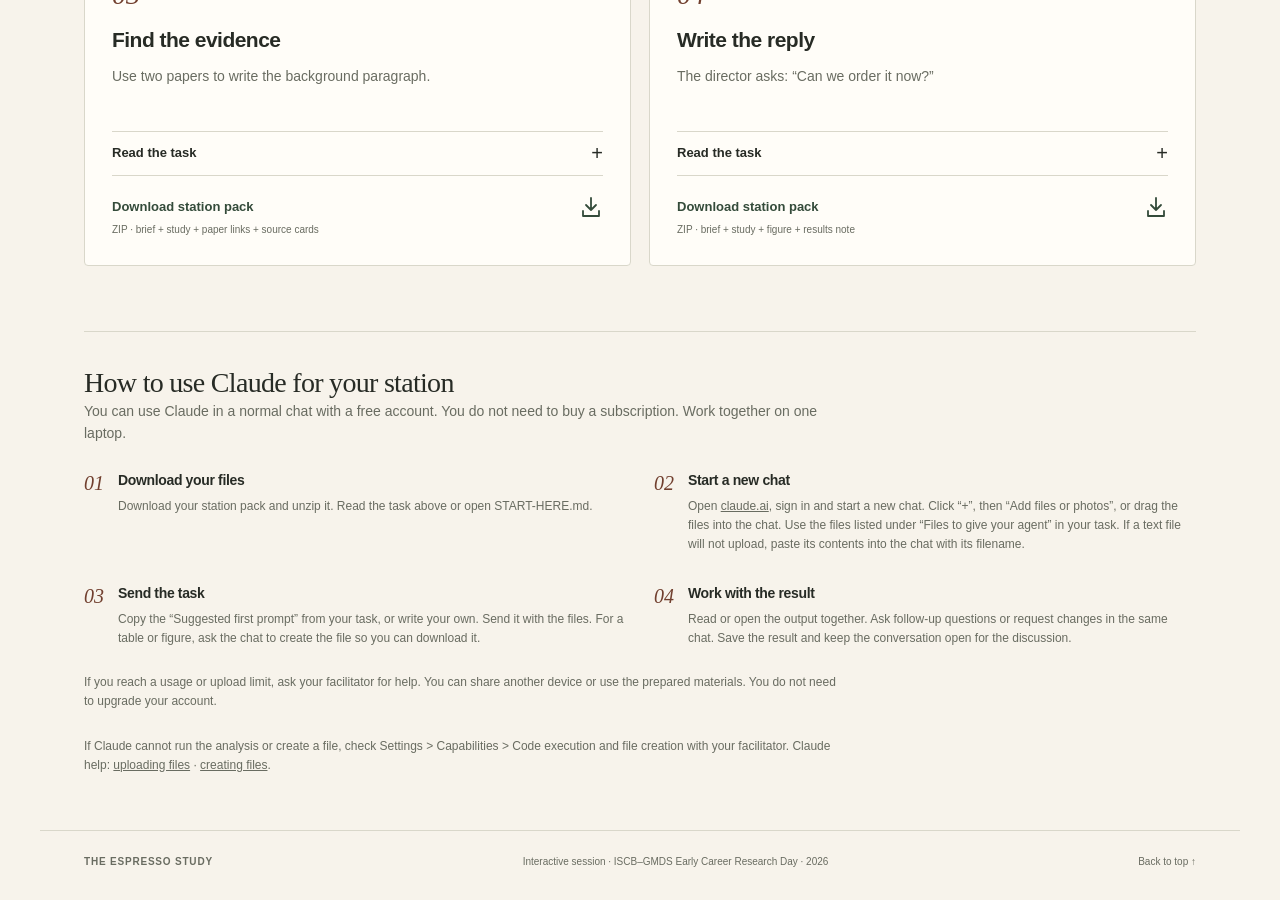
==== commit de892b71: "Add Claude free-chat setup instructions for participants" ====
--- a/index.html
+++ b/index.html
@@ -3,7 +3,7 @@
 <body><a class="skip" href="#stations">Skip to stations</a>
 <div class="preview">WORKSHOP DRAFT <span>Version 1.1 · Station materials included. Not yet tested with participants.</span></div>
 <header class="masthead"><a class="brand" href="#top"><span class="brand-mark" aria-hidden="true">e.</span><span>THE ESPRESSO STUDY</span></a><span class="event-label">ISCB–GMDS · EARLY CAREER DAY</span></header>
-<main id="top"><section class="hero" aria-labelledby="title"><div class="hero-copy"><p class="eyebrow">FREIBURG · 01 OCTOBER 2026 · 13:30 to 14:30</p><h1>Better coffee.<br>Better research.<br><em>Faster papers?</em></h1><p class="intro">The institute wants to buy an expensive espresso machine with research funding. Use an AI agent to find out whether the study supports the purchase.</p><a class="primary" href="#stations">Find your station <span aria-hidden="true">↓</span></a><p class="small">Work in a small team with an AI agent.</p></div><aside class="memo" aria-label="The director’s request"><div class="memo-heading"><span>INTERNAL MEMO</span><span>No. 01</span></div><p class="memo-to">TO: THE RESEARCH TEAM<br>RE: AN ESSENTIAL PURCHASE</p><blockquote>“Surely better coffee<br>means faster papers?”</blockquote><p>The machine has been chosen.<br>The evidence is still brewing.</p><div class="memo-bottom"><span>Budget meeting pending</span><span class="stamp">EVIDENCE<br>NEEDED</span></div></aside></section>
+<main id="top"><section class="hero" aria-labelledby="title"><div class="hero-copy"><p class="eyebrow">FREIBURG · 01 OCTOBER 2026 · 13:30 to 14:30</p><h1>Better coffee.<br>Better research.<br><em>Faster papers?</em></h1><p class="intro">The institute wants to buy an expensive espresso machine with research funding. Use an AI agent to find out whether the study supports the purchase.</p><a class="primary" href="#stations">Find your station <span aria-hidden="true">↓</span></a><p class="small">Work in a small team with an AI agent.</p><a class="chat-help" href="#chat-guide">How to use Claude for your station ↓</a></div><aside class="memo" aria-label="The director’s request"><div class="memo-heading"><span>INTERNAL MEMO</span><span>No. 01</span></div><p class="memo-to">TO: THE RESEARCH TEAM<br>RE: AN ESSENTIAL PURCHASE</p><blockquote>“Surely better coffee<br>means faster papers?”</blockquote><p>The machine has been chosen.<br>The evidence is still brewing.</p><div class="memo-bottom"><span>Budget meeting pending</span><span class="stamp">EVIDENCE<br>NEEDED</span></div></aside></section>
 <section class="study" aria-labelledby="study-title"><div><p class="eyebrow">THE STUDY</p><h2 id="study-title">Two coffees.<br> One research question.</h2></div><div class="study-text"><p>Researchers are randomly assigned to caffeinated or decaffeinated coffee for one year. The question: <strong>does caffeinated coffee shorten the time to first manuscript acceptance compared with decaffeinated coffee?</strong></p><p>If a researcher is still waiting at the end of the year, we know how long they have waited. We do not know when an acceptance will happen.</p><p class="small">The study and data are fictional. For this exercise, treat the results as the institute's findings.</p></div></section>
 <section class="stations" id="stations" aria-labelledby="stations-title"><div class="section-heading"><div><p class="eyebrow">AT YOUR TABLE? START HERE</p><h2 id="stations-title">Choose your station.</h2></div><p>Stay at your assigned station.<br>Share a laptop and work as a team.</p></div><div class="grid"><article class="station" id="station-01"><div class="station-top"><span class="number">01</span><span class="category">Data preparation</span></div><h3>Prepare the data</h3><p class="description">Prepare a table your colleague can analyse.</p><details><summary>Read the task <span aria-hidden="true">+</span></summary><div class="brief"><p>The study coordinator sends two files and a message:</p>
 <p><strong>&quot;Here are the coffee groups and the manuscript follow-up. The director wants results before the next budget meeting. Can you prepare the data?&quot;</strong></p>
@@ -39,5 +39,5 @@
 <p><strong>Suggested first prompt:</strong> &quot;Do these study results justify buying the espresso machine? Draft a short recommendation to our director using the supplied study description and results. Include a memorable headline.&quot;</p>
 <p>Read the draft together. Does it say what your team wants to say? You can question the recommendation, ask for changes or keep it.</p>
 <p>For the station report, share your headline and recommendation. Ask your facilitator if you get stuck.</p></div></details><a class="download" href="downloads/station-04-pack.zip" download>Download station pack <svg class="download-icon" aria-hidden="true" viewBox="0 0 24 24" fill="none" stroke="currentColor" stroke-width="1.8" stroke-linecap="round" stroke-linejoin="round"><path d="M12 3v12m-5-5 5 5 5-5M4 16v5h16v-5"/></svg><span class="sr-only"> for station 04</span></a><p class="pack-note">ZIP · brief + study + figure + results note</p></article></div></section>
-<section class="getting-started" aria-labelledby="start-title"><h2 id="start-title">How to start</h2><ol><li><span>01</span><div><h3>Read your task</h3><p>Read the task above. Download and unzip your station pack.</p></div></li><li><span>02</span><div><h3>Open your AI tool</h3><p>Use your existing account and share a laptop with your team.</p></div></li><li><span>03</span><div><h3>Ask for help</h3><p>Your facilitator can help with setup and the task.</p></div></li></ol></section>
+<section class="getting-started" id="chat-guide" aria-labelledby="start-title"><h2 id="start-title">How to use Claude for your station</h2><p>You can use Claude in a normal chat with a free account. You do not need to buy a subscription. Work together on one laptop.</p><ol><li><span>01</span><div><h3>Download your files</h3><p>Download your station pack and unzip it. Read the task above or open START-HERE.md.</p></div></li><li><span>02</span><div><h3>Start a new chat</h3><p>Open <a href="https://claude.ai/">claude.ai</a>, sign in and start a new chat. Click “+”, then “Add files or photos”, or drag the files into the chat. Use the files listed under “Files to give your agent” in your task. If a text file will not upload, paste its contents into the chat with its filename.</p></div></li><li><span>03</span><div><h3>Send the task</h3><p>Copy the “Suggested first prompt” from your task, or write your own. Send it with the files. For a table or figure, ask the chat to create the file so you can download it.</p></div></li><li><span>04</span><div><h3>Work with the result</h3><p>Read or open the output together. Ask follow-up questions or request changes in the same chat. Save the result and keep the conversation open for the discussion.</p></div></li></ol><p class="small">If you reach a usage or upload limit, ask your facilitator for help. You can share another device or use the prepared materials. You do not need to upgrade your account.</p><p class="small">If Claude cannot run the analysis or create a file, check Settings &gt; Capabilities &gt; Code execution and file creation with your facilitator. Claude help: <a href="https://support.claude.com/en/articles/8241126-upload-files-to-claude">uploading files</a> · <a href="https://support.claude.com/en/articles/12111783-create-and-edit-files-with-claude">creating files</a>.</p></section>
 </main><footer><span>THE ESPRESSO STUDY</span><p>Interactive session · ISCB–GMDS Early Career Research Day · 2026</p><a href="#top">Back to top ↑</a></footer></body></html>
--- a/styles.css
+++ b/styles.css
@@ -1,3 +1,5 @@
 :root{--paper:#f7f3eb;--ink:#272b25;--coffee:#713f2e;--muted:#696c61;--line:#d9d7ca;--green:#344b3a}*{box-sizing:border-box}html{scroll-behavior:smooth;scroll-padding-top:30px}body{margin:0;background:var(--paper);color:var(--ink);font-family:Arial,Helvetica,sans-serif;font-size:16px;line-height:1.6}a{color:inherit}a:focus-visible,summary:focus-visible{outline:3px solid #bd6b32;outline-offset:5px}.skip{position:absolute;left:20px;top:-80px;z-index:5;background:white;padding:12px}.skip:focus{top:10px}.preview{background:#e8e9de;border-bottom:1px solid #ccd1c0;padding:9px 5%;font-size:11px;letter-spacing:.08em;font-weight:bold;text-align:center}.preview span{font-weight:normal;letter-spacing:0;margin-left:12px;font-size:12px}.masthead,main,footer{max-width:1200px;margin:auto;padding-left:44px;padding-right:44px}.masthead{display:flex;justify-content:space-between;align-items:center;padding-top:25px;padding-bottom:25px;border-bottom:1px solid var(--line)}.brand{display:flex;align-items:center;gap:12px;font-size:12px;letter-spacing:.12em;font-weight:bold;text-decoration:none}.brand-mark{width:38px;height:38px;border-radius:50%;background:var(--coffee);color:var(--paper);font:italic 32px Georgia;text-align:center;line-height:34px}.event-label{font-size:10px;letter-spacing:.12em;color:var(--muted)}.hero{display:grid;grid-template-columns:1.4fr 1fr;gap:70px;padding:70px 0 75px;align-items:center}.eyebrow{font-size:10px;letter-spacing:.16em;font-weight:700;margin:0 0 23px;color:var(--coffee)}h1{font-family:Georgia,'Times New Roman',serif;font-weight:normal;letter-spacing:-.055em;font-size:clamp(46px,5.9vw,73px);line-height:1.07;margin:0 0 25px}h1 em{font-weight:normal;color:var(--coffee)}.intro{max-width:460px;color:#555c51;font-size:17px;line-height:1.75}.primary{display:inline-flex;align-items:center;gap:35px;background:var(--green);color:white;text-decoration:none;padding:13px 21px;font-size:13px;margin:15px 0 8px;border-radius:3px}.primary:hover{background:#263b2b}.small{font-size:12px;color:var(--muted)}.memo{background:#fffdf7;padding:27px 30px 32px;border:1px solid #e1dbce;box-shadow:6px 10px 0 #eae4d7;transform:rotate(2deg)}.memo-heading{display:flex;justify-content:space-between;font-size:9px;letter-spacing:.14em;border-bottom:1px solid var(--line);padding-bottom:14px}.memo-to{font-family:monospace;font-size:10px;line-height:1.8;color:var(--muted);margin-top:24px}.memo blockquote{font-family:Georgia,serif;font-size:30px;line-height:1.3;margin:25px 0;color:var(--coffee)}.memo>p:not(.memo-to){font-size:13px;color:var(--muted)}.memo-bottom{display:flex;justify-content:space-between;align-items:end;margin-top:34px;gap:15px}.memo-bottom>span:first-child{font:11px monospace;color:var(--muted)}.stamp{color:var(--coffee);border:2px solid var(--coffee);font-size:11px;font-weight:bold;line-height:1.3;letter-spacing:.1em;text-align:center;padding:8px 14px;transform:rotate(-10deg)}h2{font-family:Georgia,serif;font-size:34px;line-height:1.2;font-weight:normal;letter-spacing:-.025em;margin:0}.study{display:grid;grid-template-columns:1fr 1.65fr;gap:65px;border-top:1px solid var(--line);border-bottom:1px solid var(--line);padding:40px 0}.study .eyebrow{margin-bottom:13px}.study-text p{margin:0 0 13px;font-size:14px}.study-text .small{font-size:12px;margin-bottom:0}.stations{padding:65px 0}.section-heading{display:flex;justify-content:space-between;gap:25px;align-items:end;margin-bottom:28px}.section-heading .eyebrow{margin-bottom:13px}.section-heading>p{font-size:12px;color:var(--muted);margin:0}.grid{display:grid;grid-template-columns:repeat(2,minmax(0,1fr));gap:18px;align-items:start}.station{background:#fffdf8;border:1px solid var(--line);border-radius:4px;padding:27px}.station:target{border-color:var(--coffee)}.station-top{display:flex;align-items:center;gap:14px}.number{font:italic 28px Georgia;color:var(--coffee)}.category{font-size:10px;text-transform:uppercase;letter-spacing:.12em;color:var(--muted)}h3{font-size:21px;letter-spacing:-.025em;margin:12px 0 9px}.description{font-size:14px;color:var(--muted);min-height:45px;margin:0 0 21px}.station details{border-top:1px solid var(--line);border-bottom:1px solid var(--line);margin-bottom:19px}.station summary{cursor:pointer;list-style:none;display:flex;justify-content:space-between;padding:11px 0;font-size:13px;font-weight:bold}.station summary::-webkit-details-marker{display:none}.station summary>span{font-size:20px;font-weight:normal;line-height:20px}.station details[open] summary>span{transform:rotate(45deg)}.brief{font-size:13px;padding:2px 0 15px}.brief p{margin:0 0 13px}.brief h4{margin:20px 0 8px;font-size:13px;color:var(--coffee)}.download{display:flex;justify-content:space-between;align-items:center;font-size:13px;font-weight:bold;text-decoration:none;color:var(--green)}.download:hover{text-decoration:underline}.download>span[aria-hidden]{font-size:20px}.pack-note{font-size:10px;color:var(--muted);margin:3px 0 0}.getting-started{border-top:1px solid var(--line);padding:34px 0 55px}.getting-started h2{font-size:28px}.getting-started ol{list-style:none;padding:0;margin:25px 0 0;display:grid;grid-template-columns:repeat(3,1fr);gap:28px}.getting-started li{display:flex;gap:14px}.getting-started li>span{font:italic 20px Georgia;color:var(--coffee);padding-top:3px}.getting-started h3{font-size:14px;margin:0 0 5px}.getting-started p{font-size:12px;color:var(--muted);margin:0}footer{border-top:1px solid var(--line);padding-top:23px;padding-bottom:30px;display:flex;gap:20px;align-items:center;justify-content:space-between;font-size:10px;color:var(--muted)}footer>span{font-weight:bold;letter-spacing:.08em}footer p{margin:0}footer a{text-decoration:none}.sr-only{position:absolute;width:1px;height:1px;padding:0;margin:-1px;overflow:hidden;clip:rect(0,0,0,0);white-space:nowrap;border:0}@media(max-width:760px){.masthead,main,footer{padding-left:23px;padding-right:23px}.event-label{display:none}.hero{grid-template-columns:1fr;gap:40px;padding:45px 0 55px}.hero h1{font-size:57px}.memo{max-width:400px;width:95%;justify-self:center}.study{grid-template-columns:1fr;gap:23px;padding:32px 0}.study h2 br{display:none}.section-heading{display:block}.section-heading>p{margin-top:16px}.grid{grid-template-columns:1fr}.getting-started ol{grid-template-columns:1fr;gap:22px}.preview span{display:block;margin:3px 0 0}.stations{padding:43px 0}.description{min-height:0}footer{align-items:start;flex-direction:column;gap:9px}.station{padding:22px}h2{font-size:30px}}@media(prefers-reduced-motion:reduce){html{scroll-behavior:auto}}@media print{.preview,.primary,.download,.pack-note{display:none}.hero{padding:20px 0}.memo{box-shadow:none;transform:none}.grid{display:block}.station{break-inside:avoid;margin-bottom:15px}}
 
 .download-icon{width:24px;height:24px;flex-shrink:0}
+
+.chat-help{font-size:13px;color:var(--green);text-underline-offset:3px}.getting-started>p{font-size:14px;max-width:760px}.getting-started>p.small{font-size:12px;margin-top:25px}@media(min-width:761px){.getting-started ol{grid-template-columns:repeat(2,minmax(0,1fr))}}
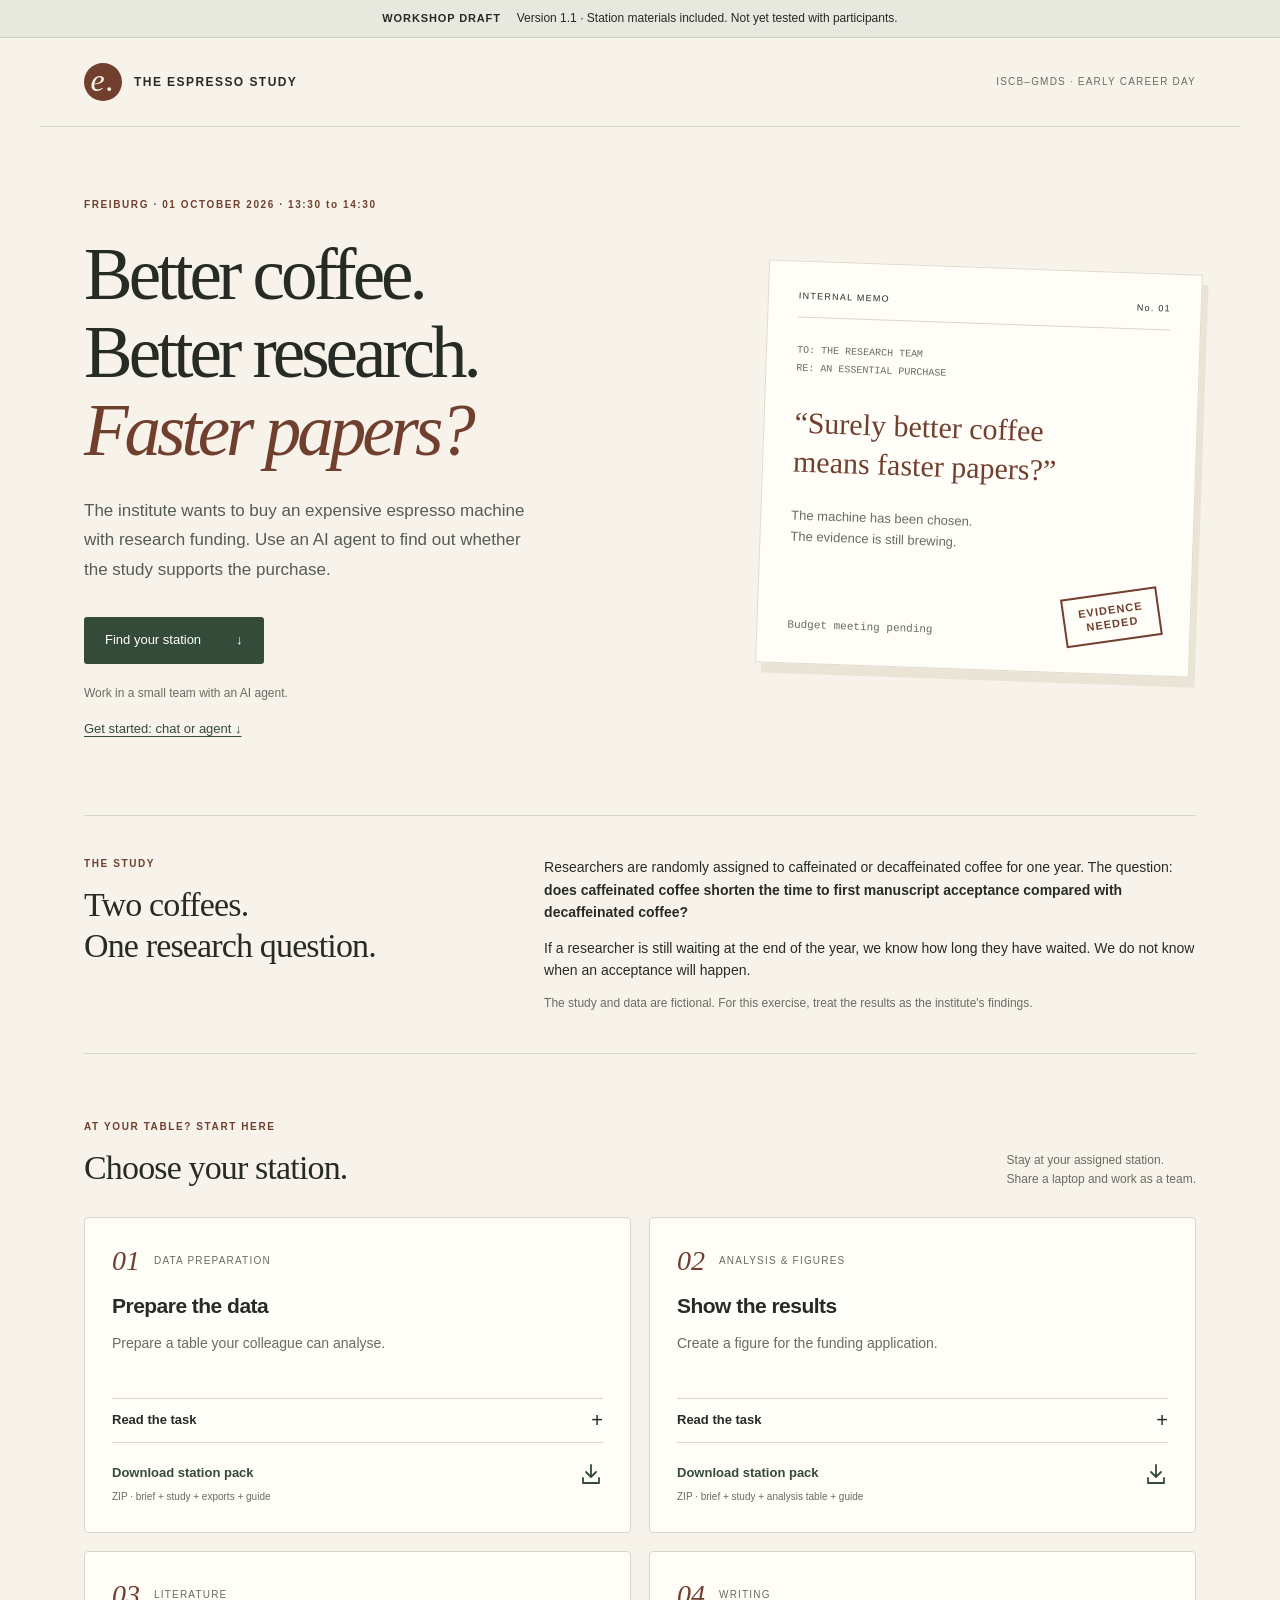
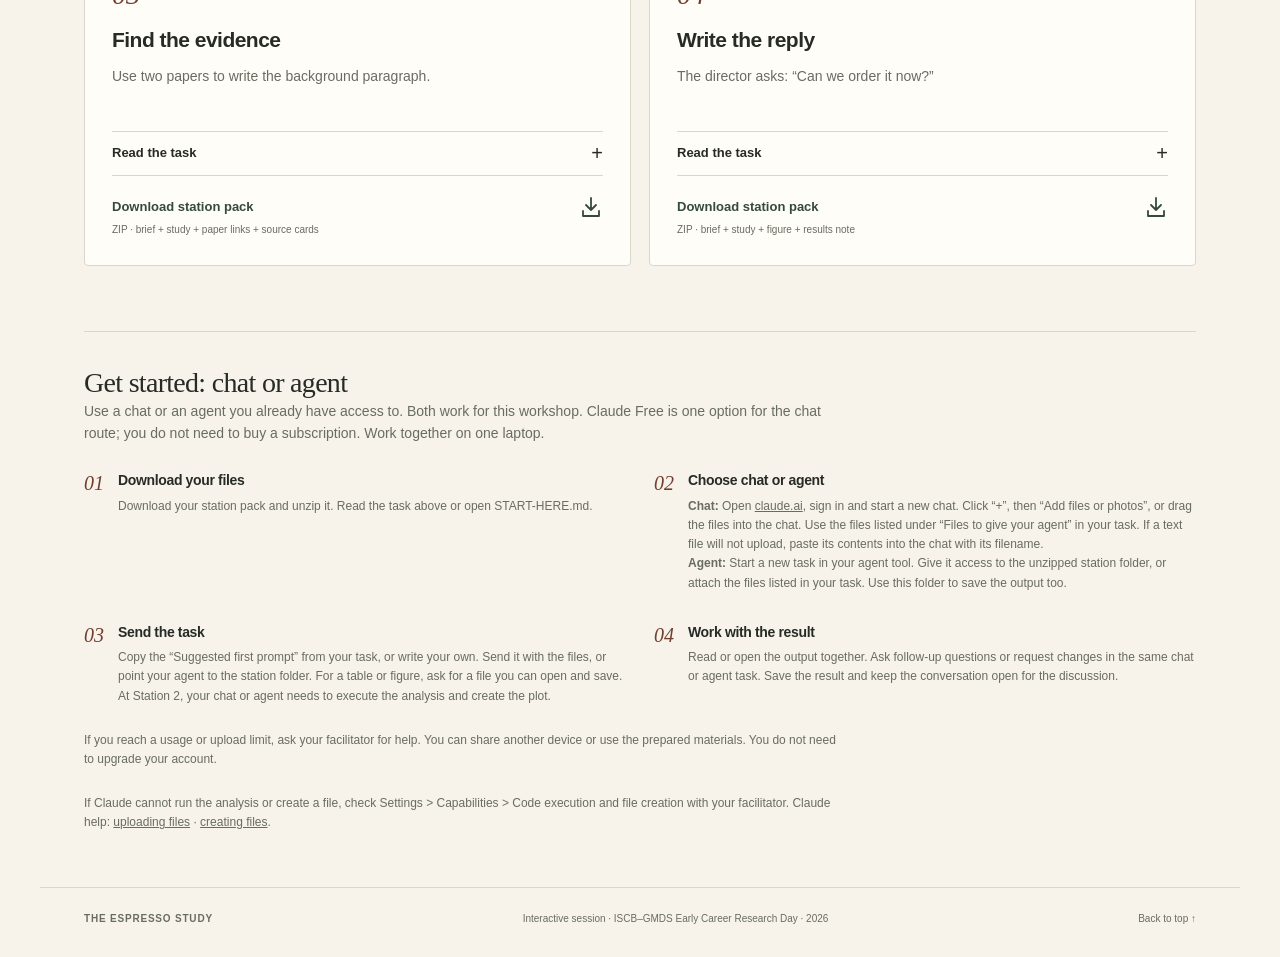
==== commit 1ac68567: "Show both chat and agent setup routes" ====
--- a/index.html
+++ b/index.html
@@ -3,7 +3,7 @@
 <body><a class="skip" href="#stations">Skip to stations</a>
 <div class="preview">WORKSHOP DRAFT <span>Version 1.1 · Station materials included. Not yet tested with participants.</span></div>
 <header class="masthead"><a class="brand" href="#top"><span class="brand-mark" aria-hidden="true">e.</span><span>THE ESPRESSO STUDY</span></a><span class="event-label">ISCB–GMDS · EARLY CAREER DAY</span></header>
-<main id="top"><section class="hero" aria-labelledby="title"><div class="hero-copy"><p class="eyebrow">FREIBURG · 01 OCTOBER 2026 · 13:30 to 14:30</p><h1>Better coffee.<br>Better research.<br><em>Faster papers?</em></h1><p class="intro">The institute wants to buy an expensive espresso machine with research funding. Use an AI agent to find out whether the study supports the purchase.</p><a class="primary" href="#stations">Find your station <span aria-hidden="true">↓</span></a><p class="small">Work in a small team with an AI agent.</p><a class="chat-help" href="#chat-guide">How to use Claude for your station ↓</a></div><aside class="memo" aria-label="The director’s request"><div class="memo-heading"><span>INTERNAL MEMO</span><span>No. 01</span></div><p class="memo-to">TO: THE RESEARCH TEAM<br>RE: AN ESSENTIAL PURCHASE</p><blockquote>“Surely better coffee<br>means faster papers?”</blockquote><p>The machine has been chosen.<br>The evidence is still brewing.</p><div class="memo-bottom"><span>Budget meeting pending</span><span class="stamp">EVIDENCE<br>NEEDED</span></div></aside></section>
+<main id="top"><section class="hero" aria-labelledby="title"><div class="hero-copy"><p class="eyebrow">FREIBURG · 01 OCTOBER 2026 · 13:30 to 14:30</p><h1>Better coffee.<br>Better research.<br><em>Faster papers?</em></h1><p class="intro">The institute wants to buy an expensive espresso machine with research funding. Use an AI agent to find out whether the study supports the purchase.</p><a class="primary" href="#stations">Find your station <span aria-hidden="true">↓</span></a><p class="small">Work in a small team with an AI agent.</p><a class="chat-help" href="#chat-guide">Get started: chat or agent ↓</a></div><aside class="memo" aria-label="The director’s request"><div class="memo-heading"><span>INTERNAL MEMO</span><span>No. 01</span></div><p class="memo-to">TO: THE RESEARCH TEAM<br>RE: AN ESSENTIAL PURCHASE</p><blockquote>“Surely better coffee<br>means faster papers?”</blockquote><p>The machine has been chosen.<br>The evidence is still brewing.</p><div class="memo-bottom"><span>Budget meeting pending</span><span class="stamp">EVIDENCE<br>NEEDED</span></div></aside></section>
 <section class="study" aria-labelledby="study-title"><div><p class="eyebrow">THE STUDY</p><h2 id="study-title">Two coffees.<br> One research question.</h2></div><div class="study-text"><p>Researchers are randomly assigned to caffeinated or decaffeinated coffee for one year. The question: <strong>does caffeinated coffee shorten the time to first manuscript acceptance compared with decaffeinated coffee?</strong></p><p>If a researcher is still waiting at the end of the year, we know how long they have waited. We do not know when an acceptance will happen.</p><p class="small">The study and data are fictional. For this exercise, treat the results as the institute's findings.</p></div></section>
 <section class="stations" id="stations" aria-labelledby="stations-title"><div class="section-heading"><div><p class="eyebrow">AT YOUR TABLE? START HERE</p><h2 id="stations-title">Choose your station.</h2></div><p>Stay at your assigned station.<br>Share a laptop and work as a team.</p></div><div class="grid"><article class="station" id="station-01"><div class="station-top"><span class="number">01</span><span class="category">Data preparation</span></div><h3>Prepare the data</h3><p class="description">Prepare a table your colleague can analyse.</p><details><summary>Read the task <span aria-hidden="true">+</span></summary><div class="brief"><p>The study coordinator sends two files and a message:</p>
 <p><strong>&quot;Here are the coffee groups and the manuscript follow-up. The director wants results before the next budget meeting. Can you prepare the data?&quot;</strong></p>
@@ -39,5 +39,5 @@
 <p><strong>Suggested first prompt:</strong> &quot;Do these study results justify buying the espresso machine? Draft a short recommendation to our director using the supplied study description and results. Include a memorable headline.&quot;</p>
 <p>Read the draft together. Does it say what your team wants to say? You can question the recommendation, ask for changes or keep it.</p>
 <p>For the station report, share your headline and recommendation. Ask your facilitator if you get stuck.</p></div></details><a class="download" href="downloads/station-04-pack.zip" download>Download station pack <svg class="download-icon" aria-hidden="true" viewBox="0 0 24 24" fill="none" stroke="currentColor" stroke-width="1.8" stroke-linecap="round" stroke-linejoin="round"><path d="M12 3v12m-5-5 5 5 5-5M4 16v5h16v-5"/></svg><span class="sr-only"> for station 04</span></a><p class="pack-note">ZIP · brief + study + figure + results note</p></article></div></section>
-<section class="getting-started" id="chat-guide" aria-labelledby="start-title"><h2 id="start-title">How to use Claude for your station</h2><p>You can use Claude in a normal chat with a free account. You do not need to buy a subscription. Work together on one laptop.</p><ol><li><span>01</span><div><h3>Download your files</h3><p>Download your station pack and unzip it. Read the task above or open START-HERE.md.</p></div></li><li><span>02</span><div><h3>Start a new chat</h3><p>Open <a href="https://claude.ai/">claude.ai</a>, sign in and start a new chat. Click “+”, then “Add files or photos”, or drag the files into the chat. Use the files listed under “Files to give your agent” in your task. If a text file will not upload, paste its contents into the chat with its filename.</p></div></li><li><span>03</span><div><h3>Send the task</h3><p>Copy the “Suggested first prompt” from your task, or write your own. Send it with the files. For a table or figure, ask the chat to create the file so you can download it.</p></div></li><li><span>04</span><div><h3>Work with the result</h3><p>Read or open the output together. Ask follow-up questions or request changes in the same chat. Save the result and keep the conversation open for the discussion.</p></div></li></ol><p class="small">If you reach a usage or upload limit, ask your facilitator for help. You can share another device or use the prepared materials. You do not need to upgrade your account.</p><p class="small">If Claude cannot run the analysis or create a file, check Settings &gt; Capabilities &gt; Code execution and file creation with your facilitator. Claude help: <a href="https://support.claude.com/en/articles/8241126-upload-files-to-claude">uploading files</a> · <a href="https://support.claude.com/en/articles/12111783-create-and-edit-files-with-claude">creating files</a>.</p></section>
+<section class="getting-started" id="chat-guide" aria-labelledby="start-title"><h2 id="start-title">Get started: chat or agent</h2><p>Use a chat or an agent you already have access to. Both work for this workshop. Claude Free is one option for the chat route; you do not need to buy a subscription. Work together on one laptop.</p><ol><li><span>01</span><div><h3>Download your files</h3><p>Download your station pack and unzip it. Read the task above or open START-HERE.md.</p></div></li><li><span>02</span><div><h3>Choose chat or agent</h3><p><strong>Chat:</strong> Open <a href="https://claude.ai/">claude.ai</a>, sign in and start a new chat. Click “+”, then “Add files or photos”, or drag the files into the chat. Use the files listed under “Files to give your agent” in your task. If a text file will not upload, paste its contents into the chat with its filename.</p><p><strong>Agent:</strong> Start a new task in your agent tool. Give it access to the unzipped station folder, or attach the files listed in your task. Use this folder to save the output too.</p></div></li><li><span>03</span><div><h3>Send the task</h3><p>Copy the “Suggested first prompt” from your task, or write your own. Send it with the files, or point your agent to the station folder. For a table or figure, ask for a file you can open and save. At Station 2, your chat or agent needs to execute the analysis and create the plot.</p></div></li><li><span>04</span><div><h3>Work with the result</h3><p>Read or open the output together. Ask follow-up questions or request changes in the same chat or agent task. Save the result and keep the conversation open for the discussion.</p></div></li></ol><p class="small">If you reach a usage or upload limit, ask your facilitator for help. You can share another device or use the prepared materials. You do not need to upgrade your account.</p><p class="small">If Claude cannot run the analysis or create a file, check Settings &gt; Capabilities &gt; Code execution and file creation with your facilitator. Claude help: <a href="https://support.claude.com/en/articles/8241126-upload-files-to-claude">uploading files</a> · <a href="https://support.claude.com/en/articles/12111783-create-and-edit-files-with-claude">creating files</a>.</p></section>
 </main><footer><span>THE ESPRESSO STUDY</span><p>Interactive session · ISCB–GMDS Early Career Research Day · 2026</p><a href="#top">Back to top ↑</a></footer></body></html>
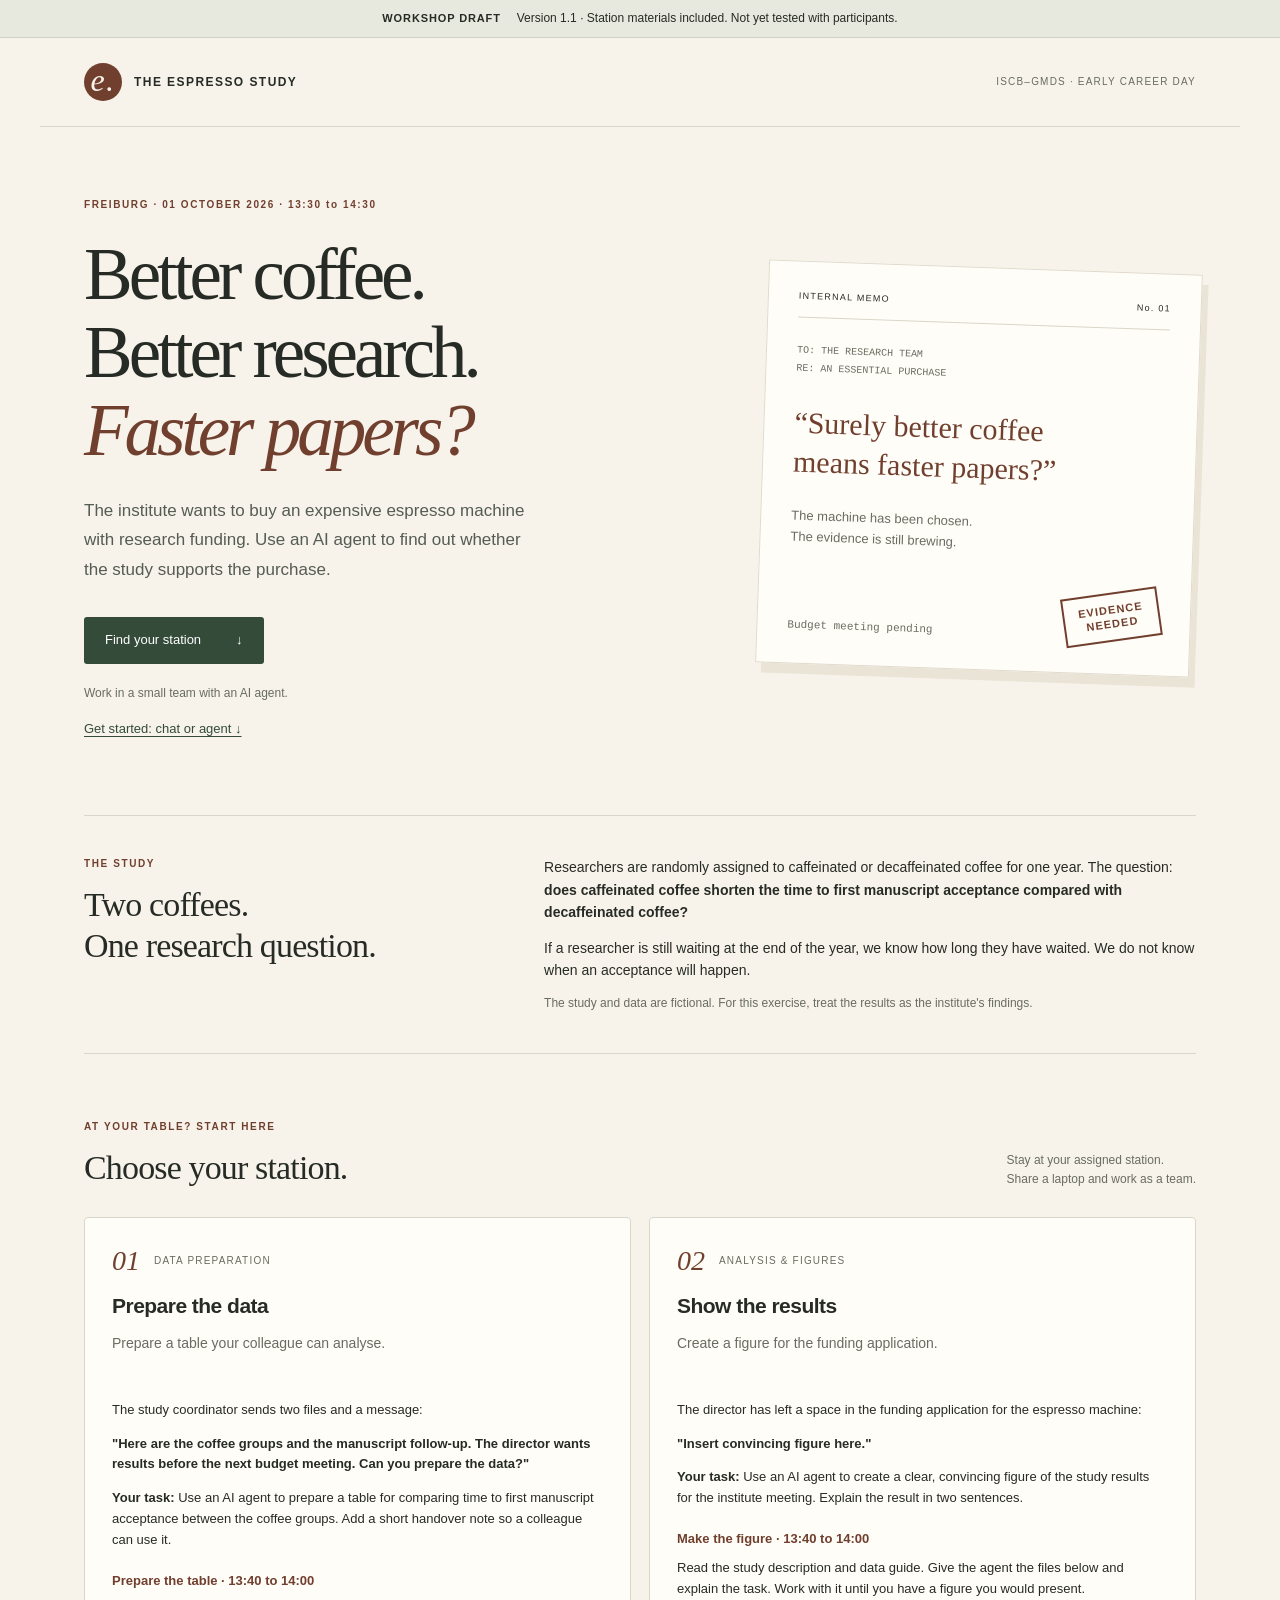
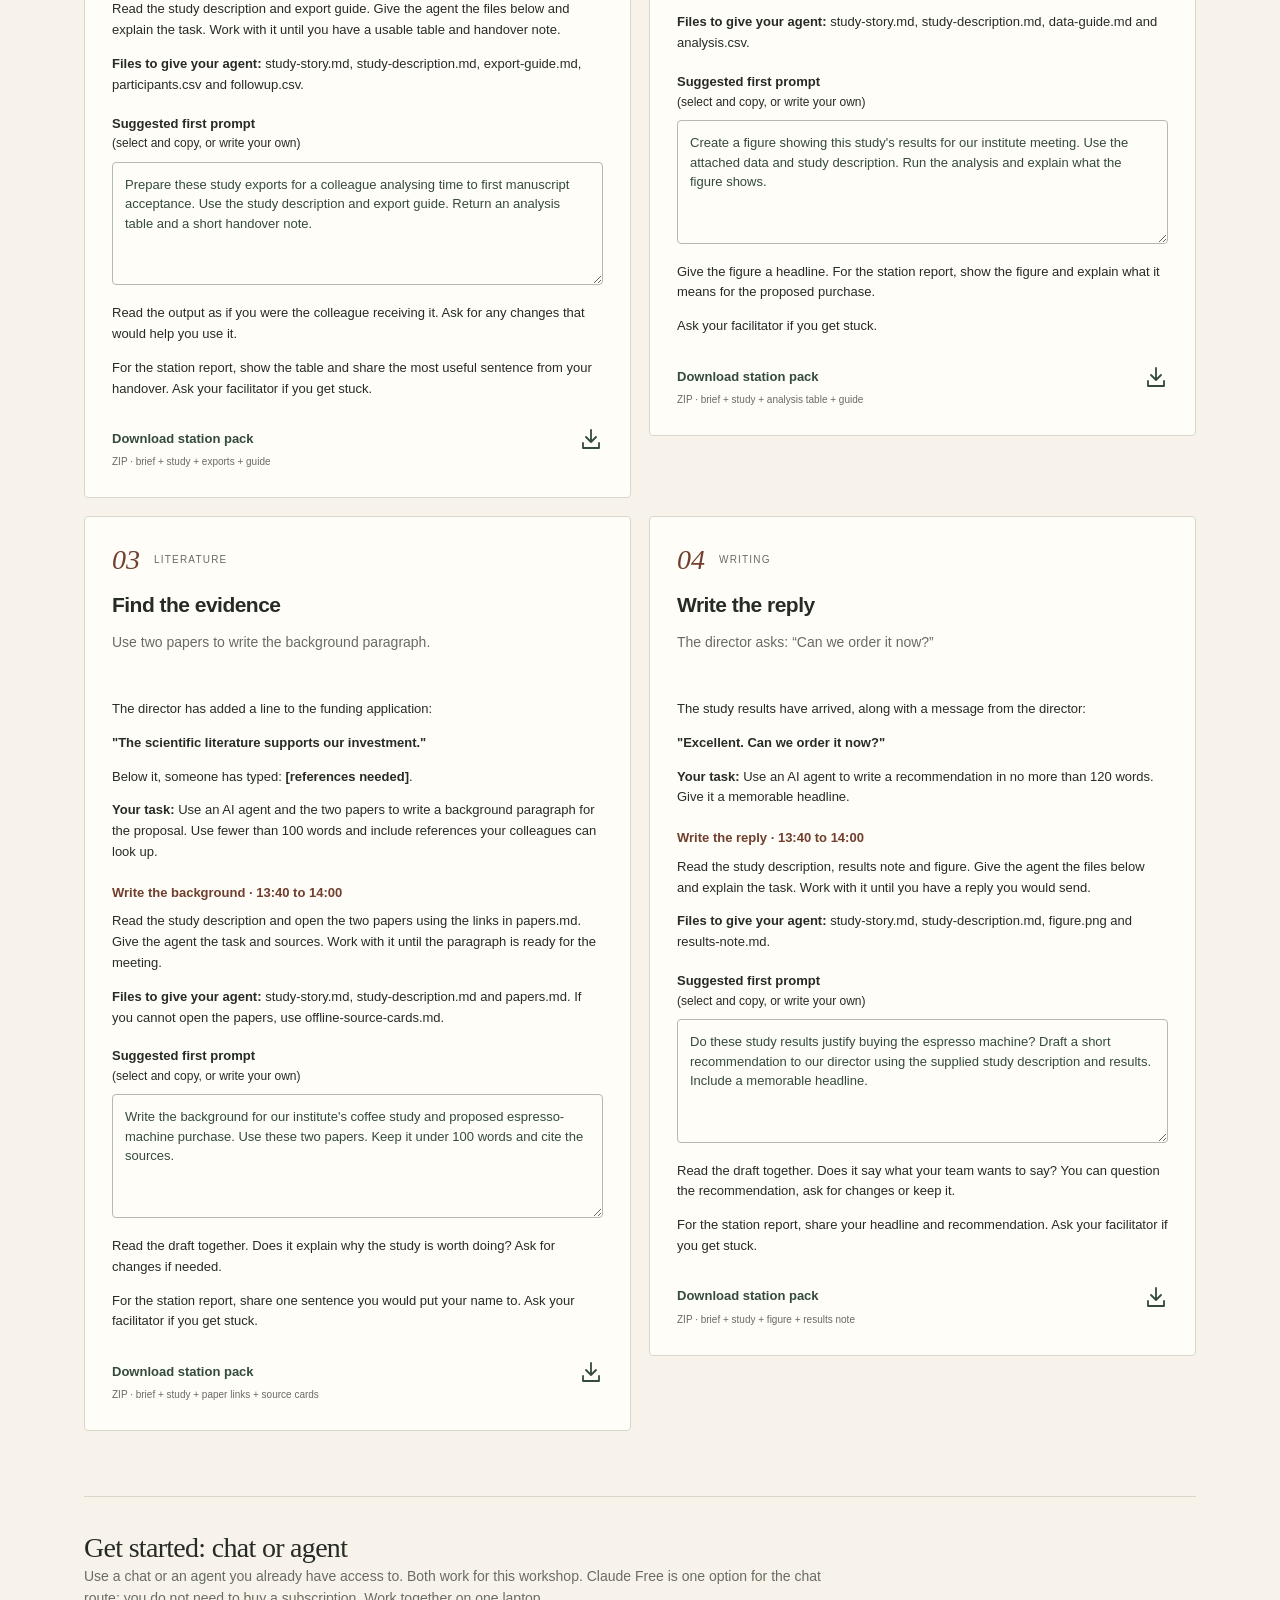
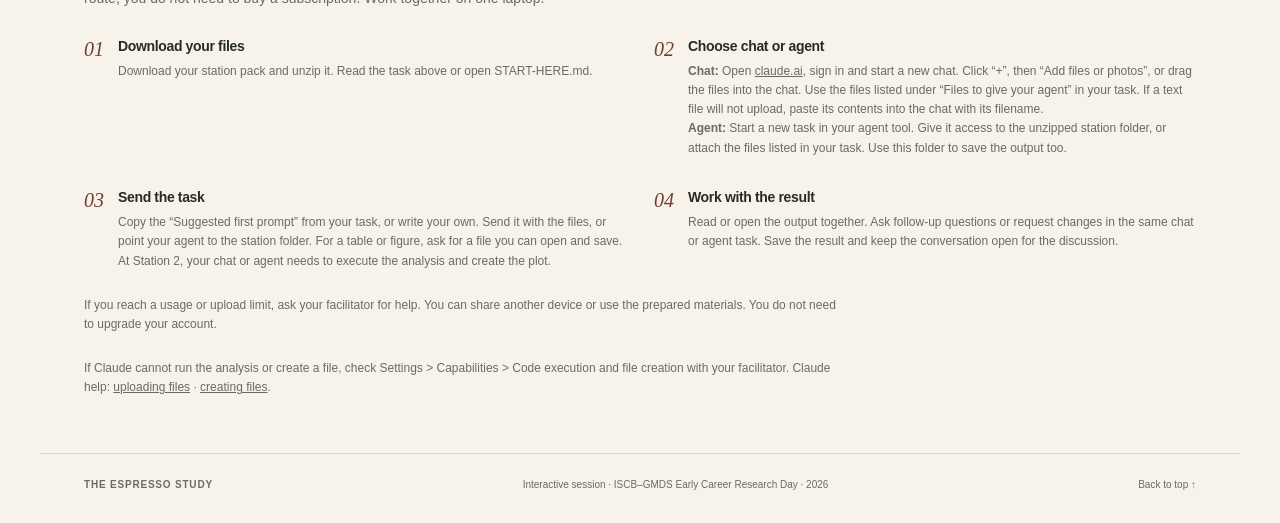
==== commit 21a5381d: "Simplify station entry and facilitator transitions" ====
--- a/index.html
+++ b/index.html
@@ -5,39 +5,39 @@
 <header class="masthead"><a class="brand" href="#top"><span class="brand-mark" aria-hidden="true">e.</span><span>THE ESPRESSO STUDY</span></a><span class="event-label">ISCB–GMDS · EARLY CAREER DAY</span></header>
 <main id="top"><section class="hero" aria-labelledby="title"><div class="hero-copy"><p class="eyebrow">FREIBURG · 01 OCTOBER 2026 · 13:30 to 14:30</p><h1>Better coffee.<br>Better research.<br><em>Faster papers?</em></h1><p class="intro">The institute wants to buy an expensive espresso machine with research funding. Use an AI agent to find out whether the study supports the purchase.</p><a class="primary" href="#stations">Find your station <span aria-hidden="true">↓</span></a><p class="small">Work in a small team with an AI agent.</p><a class="chat-help" href="#chat-guide">Get started: chat or agent ↓</a></div><aside class="memo" aria-label="The director’s request"><div class="memo-heading"><span>INTERNAL MEMO</span><span>No. 01</span></div><p class="memo-to">TO: THE RESEARCH TEAM<br>RE: AN ESSENTIAL PURCHASE</p><blockquote>“Surely better coffee<br>means faster papers?”</blockquote><p>The machine has been chosen.<br>The evidence is still brewing.</p><div class="memo-bottom"><span>Budget meeting pending</span><span class="stamp">EVIDENCE<br>NEEDED</span></div></aside></section>
 <section class="study" aria-labelledby="study-title"><div><p class="eyebrow">THE STUDY</p><h2 id="study-title">Two coffees.<br> One research question.</h2></div><div class="study-text"><p>Researchers are randomly assigned to caffeinated or decaffeinated coffee for one year. The question: <strong>does caffeinated coffee shorten the time to first manuscript acceptance compared with decaffeinated coffee?</strong></p><p>If a researcher is still waiting at the end of the year, we know how long they have waited. We do not know when an acceptance will happen.</p><p class="small">The study and data are fictional. For this exercise, treat the results as the institute's findings.</p></div></section>
-<section class="stations" id="stations" aria-labelledby="stations-title"><div class="section-heading"><div><p class="eyebrow">AT YOUR TABLE? START HERE</p><h2 id="stations-title">Choose your station.</h2></div><p>Stay at your assigned station.<br>Share a laptop and work as a team.</p></div><div class="grid"><article class="station" id="station-01"><div class="station-top"><span class="number">01</span><span class="category">Data preparation</span></div><h3>Prepare the data</h3><p class="description">Prepare a table your colleague can analyse.</p><details><summary>Read the task <span aria-hidden="true">+</span></summary><div class="brief"><p>The study coordinator sends two files and a message:</p>
+<section class="stations" id="stations" aria-labelledby="stations-title"><div class="section-heading"><div><p class="eyebrow">AT YOUR TABLE? START HERE</p><h2 id="stations-title">Choose your station.</h2></div><p>Stay at your assigned station.<br>Share a laptop and work as a team.</p></div><div class="grid"><article class="station" id="station-01"><div class="station-top"><span class="number">01</span><span class="category">Data preparation</span></div><h3>Prepare the data</h3><p class="description">Prepare a table your colleague can analyse.</p><div class="brief"><p>The study coordinator sends two files and a message:</p>
 <p><strong>&quot;Here are the coffee groups and the manuscript follow-up. The director wants results before the next budget meeting. Can you prepare the data?&quot;</strong></p>
 <p><strong>Your task:</strong> Use an AI agent to prepare a table for comparing time to first manuscript acceptance between the coffee groups. Add a short handover note so a colleague can use it.</p>
 <h4>Prepare the table · 13:40 to 14:00</h4>
 <p>Read the study description and export guide. Give the agent the files below and explain the task. Work with it until you have a usable table and handover note.</p>
 <p><strong>Files to give your agent:</strong> study-story.md, study-description.md, export-guide.md, participants.csv and followup.csv.</p>
-<p><strong>Suggested first prompt:</strong> &quot;Prepare these study exports for a colleague analysing time to first manuscript acceptance. Use the study description and export guide. Return an analysis table and a short handover note.&quot;</p>
+<label class="prompt-label">Suggested first prompt <span>(select and copy, or write your own)</span><textarea readonly rows="5">Prepare these study exports for a colleague analysing time to first manuscript acceptance. Use the study description and export guide. Return an analysis table and a short handover note.</textarea></label>
 <p>Read the output as if you were the colleague receiving it. Ask for any changes that would help you use it.</p>
-<p>For the station report, show the table and share the most useful sentence from your handover. Ask your facilitator if you get stuck.</p></div></details><a class="download" href="downloads/station-01-pack.zip" download>Download station pack <svg class="download-icon" aria-hidden="true" viewBox="0 0 24 24" fill="none" stroke="currentColor" stroke-width="1.8" stroke-linecap="round" stroke-linejoin="round"><path d="M12 3v12m-5-5 5 5 5-5M4 16v5h16v-5"/></svg><span class="sr-only"> for station 01</span></a><p class="pack-note">ZIP · brief + study + exports + guide</p></article><article class="station" id="station-02"><div class="station-top"><span class="number">02</span><span class="category">Analysis & figures</span></div><h3>Show the results</h3><p class="description">Create a figure for the funding application.</p><details><summary>Read the task <span aria-hidden="true">+</span></summary><div class="brief"><p>The director has left a space in the funding application for the espresso machine:</p>
+<p>For the station report, show the table and share the most useful sentence from your handover. Ask your facilitator if you get stuck.</p></div><a class="download" href="downloads/station-01-pack.zip" download>Download station pack <svg class="download-icon" aria-hidden="true" viewBox="0 0 24 24" fill="none" stroke="currentColor" stroke-width="1.8" stroke-linecap="round" stroke-linejoin="round"><path d="M12 3v12m-5-5 5 5 5-5M4 16v5h16v-5"/></svg><span class="sr-only"> for station 01</span></a><p class="pack-note">ZIP · brief + study + exports + guide</p></article><article class="station" id="station-02"><div class="station-top"><span class="number">02</span><span class="category">Analysis & figures</span></div><h3>Show the results</h3><p class="description">Create a figure for the funding application.</p><div class="brief"><p>The director has left a space in the funding application for the espresso machine:</p>
 <p><strong>&quot;Insert convincing figure here.&quot;</strong></p>
 <p><strong>Your task:</strong> Use an AI agent to create a clear, convincing figure of the study results for the institute meeting. Explain the result in two sentences.</p>
 <h4>Make the figure · 13:40 to 14:00</h4>
 <p>Read the study description and data guide. Give the agent the files below and explain the task. Work with it until you have a figure you would present.</p>
 <p><strong>Files to give your agent:</strong> study-story.md, study-description.md, data-guide.md and analysis.csv.</p>
-<p><strong>Suggested first prompt:</strong> &quot;Create a figure showing this study&#x27;s results for our institute meeting. Use the attached data and study description. Run the analysis and explain what the figure shows.&quot;</p>
+<label class="prompt-label">Suggested first prompt <span>(select and copy, or write your own)</span><textarea readonly rows="5">Create a figure showing this study&#x27;s results for our institute meeting. Use the attached data and study description. Run the analysis and explain what the figure shows.</textarea></label>
 <p>Give the figure a headline. For the station report, show the figure and explain what it means for the proposed purchase.</p>
-<p>Ask your facilitator if you get stuck.</p></div></details><a class="download" href="downloads/station-02-pack.zip" download>Download station pack <svg class="download-icon" aria-hidden="true" viewBox="0 0 24 24" fill="none" stroke="currentColor" stroke-width="1.8" stroke-linecap="round" stroke-linejoin="round"><path d="M12 3v12m-5-5 5 5 5-5M4 16v5h16v-5"/></svg><span class="sr-only"> for station 02</span></a><p class="pack-note">ZIP · brief + study + analysis table + guide</p></article><article class="station" id="station-03"><div class="station-top"><span class="number">03</span><span class="category">Literature</span></div><h3>Find the evidence</h3><p class="description">Use two papers to write the background paragraph.</p><details><summary>Read the task <span aria-hidden="true">+</span></summary><div class="brief"><p>The director has added a line to the funding application:</p>
+<p>Ask your facilitator if you get stuck.</p></div><a class="download" href="downloads/station-02-pack.zip" download>Download station pack <svg class="download-icon" aria-hidden="true" viewBox="0 0 24 24" fill="none" stroke="currentColor" stroke-width="1.8" stroke-linecap="round" stroke-linejoin="round"><path d="M12 3v12m-5-5 5 5 5-5M4 16v5h16v-5"/></svg><span class="sr-only"> for station 02</span></a><p class="pack-note">ZIP · brief + study + analysis table + guide</p></article><article class="station" id="station-03"><div class="station-top"><span class="number">03</span><span class="category">Literature</span></div><h3>Find the evidence</h3><p class="description">Use two papers to write the background paragraph.</p><div class="brief"><p>The director has added a line to the funding application:</p>
 <p><strong>&quot;The scientific literature supports our investment.&quot;</strong></p>
 <p>Below it, someone has typed: <strong>[references needed]</strong>.</p>
 <p><strong>Your task:</strong> Use an AI agent and the two papers to write a background paragraph for the proposal. Use fewer than 100 words and include references your colleagues can look up.</p>
 <h4>Write the background · 13:40 to 14:00</h4>
 <p>Read the study description and open the two papers using the links in papers.md. Give the agent the task and sources. Work with it until the paragraph is ready for the meeting.</p>
 <p><strong>Files to give your agent:</strong> study-story.md, study-description.md and papers.md. If you cannot open the papers, use offline-source-cards.md.</p>
-<p><strong>Suggested first prompt:</strong> &quot;Write the background for our institute&#x27;s coffee study and proposed espresso-machine purchase. Use these two papers. Keep it under 100 words and cite the sources.&quot;</p>
+<label class="prompt-label">Suggested first prompt <span>(select and copy, or write your own)</span><textarea readonly rows="5">Write the background for our institute&#x27;s coffee study and proposed espresso-machine purchase. Use these two papers. Keep it under 100 words and cite the sources.</textarea></label>
 <p>Read the draft together. Does it explain why the study is worth doing? Ask for changes if needed.</p>
-<p>For the station report, share one sentence you would put your name to. Ask your facilitator if you get stuck.</p></div></details><a class="download" href="downloads/station-03-pack.zip" download>Download station pack <svg class="download-icon" aria-hidden="true" viewBox="0 0 24 24" fill="none" stroke="currentColor" stroke-width="1.8" stroke-linecap="round" stroke-linejoin="round"><path d="M12 3v12m-5-5 5 5 5-5M4 16v5h16v-5"/></svg><span class="sr-only"> for station 03</span></a><p class="pack-note">ZIP · brief + study + paper links + source cards</p></article><article class="station" id="station-04"><div class="station-top"><span class="number">04</span><span class="category">Writing</span></div><h3>Write the reply</h3><p class="description">The director asks: “Can we order it now?”</p><details><summary>Read the task <span aria-hidden="true">+</span></summary><div class="brief"><p>The study results have arrived, along with a message from the director:</p>
+<p>For the station report, share one sentence you would put your name to. Ask your facilitator if you get stuck.</p></div><a class="download" href="downloads/station-03-pack.zip" download>Download station pack <svg class="download-icon" aria-hidden="true" viewBox="0 0 24 24" fill="none" stroke="currentColor" stroke-width="1.8" stroke-linecap="round" stroke-linejoin="round"><path d="M12 3v12m-5-5 5 5 5-5M4 16v5h16v-5"/></svg><span class="sr-only"> for station 03</span></a><p class="pack-note">ZIP · brief + study + paper links + source cards</p></article><article class="station" id="station-04"><div class="station-top"><span class="number">04</span><span class="category">Writing</span></div><h3>Write the reply</h3><p class="description">The director asks: “Can we order it now?”</p><div class="brief"><p>The study results have arrived, along with a message from the director:</p>
 <p><strong>&quot;Excellent. Can we order it now?&quot;</strong></p>
 <p><strong>Your task:</strong> Use an AI agent to write a recommendation in no more than 120 words. Give it a memorable headline.</p>
 <h4>Write the reply · 13:40 to 14:00</h4>
 <p>Read the study description, results note and figure. Give the agent the files below and explain the task. Work with it until you have a reply you would send.</p>
 <p><strong>Files to give your agent:</strong> study-story.md, study-description.md, figure.png and results-note.md.</p>
-<p><strong>Suggested first prompt:</strong> &quot;Do these study results justify buying the espresso machine? Draft a short recommendation to our director using the supplied study description and results. Include a memorable headline.&quot;</p>
+<label class="prompt-label">Suggested first prompt <span>(select and copy, or write your own)</span><textarea readonly rows="5">Do these study results justify buying the espresso machine? Draft a short recommendation to our director using the supplied study description and results. Include a memorable headline.</textarea></label>
 <p>Read the draft together. Does it say what your team wants to say? You can question the recommendation, ask for changes or keep it.</p>
-<p>For the station report, share your headline and recommendation. Ask your facilitator if you get stuck.</p></div></details><a class="download" href="downloads/station-04-pack.zip" download>Download station pack <svg class="download-icon" aria-hidden="true" viewBox="0 0 24 24" fill="none" stroke="currentColor" stroke-width="1.8" stroke-linecap="round" stroke-linejoin="round"><path d="M12 3v12m-5-5 5 5 5-5M4 16v5h16v-5"/></svg><span class="sr-only"> for station 04</span></a><p class="pack-note">ZIP · brief + study + figure + results note</p></article></div></section>
+<p>For the station report, share your headline and recommendation. Ask your facilitator if you get stuck.</p></div><a class="download" href="downloads/station-04-pack.zip" download>Download station pack <svg class="download-icon" aria-hidden="true" viewBox="0 0 24 24" fill="none" stroke="currentColor" stroke-width="1.8" stroke-linecap="round" stroke-linejoin="round"><path d="M12 3v12m-5-5 5 5 5-5M4 16v5h16v-5"/></svg><span class="sr-only"> for station 04</span></a><p class="pack-note">ZIP · brief + study + figure + results note</p></article></div></section>
 <section class="getting-started" id="chat-guide" aria-labelledby="start-title"><h2 id="start-title">Get started: chat or agent</h2><p>Use a chat or an agent you already have access to. Both work for this workshop. Claude Free is one option for the chat route; you do not need to buy a subscription. Work together on one laptop.</p><ol><li><span>01</span><div><h3>Download your files</h3><p>Download your station pack and unzip it. Read the task above or open START-HERE.md.</p></div></li><li><span>02</span><div><h3>Choose chat or agent</h3><p><strong>Chat:</strong> Open <a href="https://claude.ai/">claude.ai</a>, sign in and start a new chat. Click “+”, then “Add files or photos”, or drag the files into the chat. Use the files listed under “Files to give your agent” in your task. If a text file will not upload, paste its contents into the chat with its filename.</p><p><strong>Agent:</strong> Start a new task in your agent tool. Give it access to the unzipped station folder, or attach the files listed in your task. Use this folder to save the output too.</p></div></li><li><span>03</span><div><h3>Send the task</h3><p>Copy the “Suggested first prompt” from your task, or write your own. Send it with the files, or point your agent to the station folder. For a table or figure, ask for a file you can open and save. At Station 2, your chat or agent needs to execute the analysis and create the plot.</p></div></li><li><span>04</span><div><h3>Work with the result</h3><p>Read or open the output together. Ask follow-up questions or request changes in the same chat or agent task. Save the result and keep the conversation open for the discussion.</p></div></li></ol><p class="small">If you reach a usage or upload limit, ask your facilitator for help. You can share another device or use the prepared materials. You do not need to upgrade your account.</p><p class="small">If Claude cannot run the analysis or create a file, check Settings &gt; Capabilities &gt; Code execution and file creation with your facilitator. Claude help: <a href="https://support.claude.com/en/articles/8241126-upload-files-to-claude">uploading files</a> · <a href="https://support.claude.com/en/articles/12111783-create-and-edit-files-with-claude">creating files</a>.</p></section>
 </main><footer><span>THE ESPRESSO STUDY</span><p>Interactive session · ISCB–GMDS Early Career Research Day · 2026</p><a href="#top">Back to top ↑</a></footer></body></html>
--- a/styles.css
+++ b/styles.css
@@ -3,3 +3,5 @@
 .download-icon{width:24px;height:24px;flex-shrink:0}
 
 .chat-help{font-size:13px;color:var(--green);text-underline-offset:3px}.getting-started>p{font-size:14px;max-width:760px}.getting-started>p.small{font-size:12px;margin-top:25px}@media(min-width:761px){.getting-started ol{grid-template-columns:repeat(2,minmax(0,1fr))}}
+
+.prompt-label{display:block;font-weight:600;margin:18px 0}.prompt-label span{display:block;font-size:12px;font-weight:400}.prompt-label textarea{display:block;box-sizing:border-box;width:100%;margin-top:8px;padding:12px;font:inherit;font-weight:400;line-height:1.5;color:var(--green);background:#fffdf8;border:1px solid #b7b9ad;border-radius:4px;resize:vertical}.station>.brief{margin-top:20px}
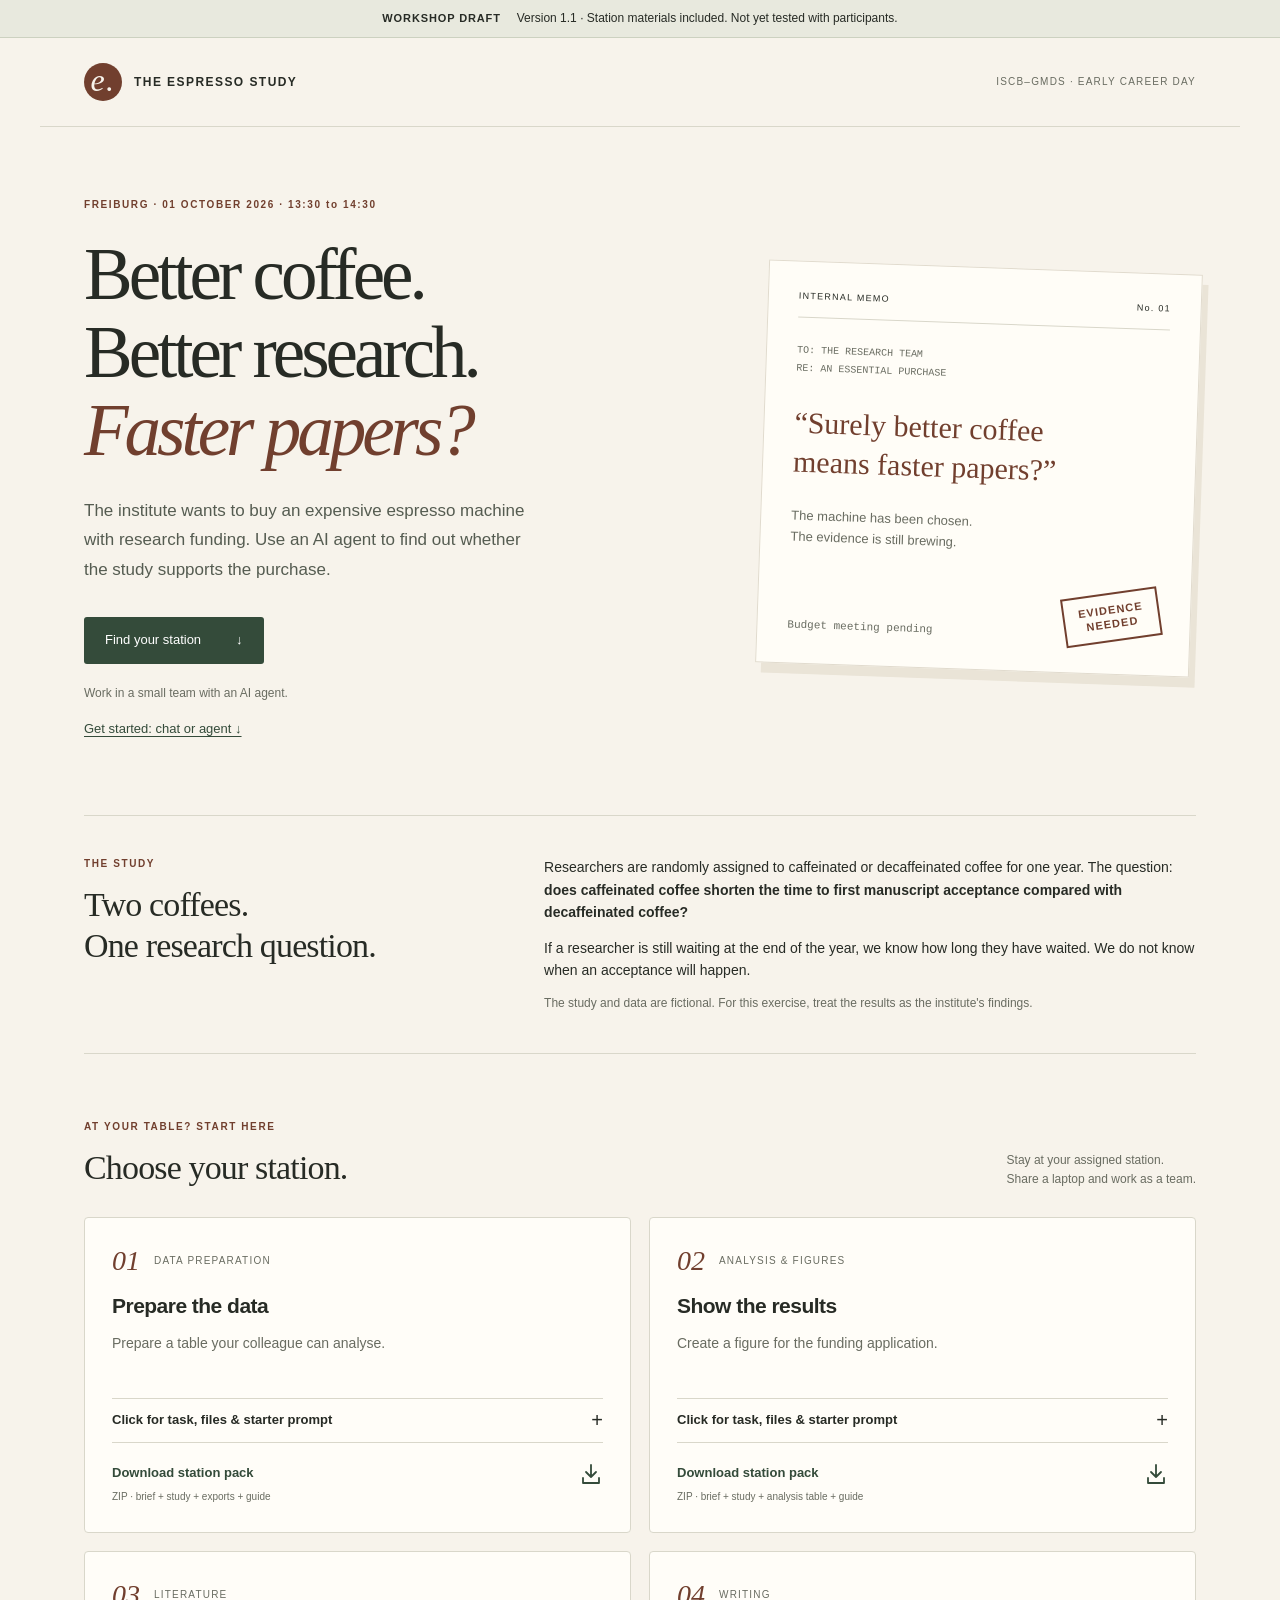
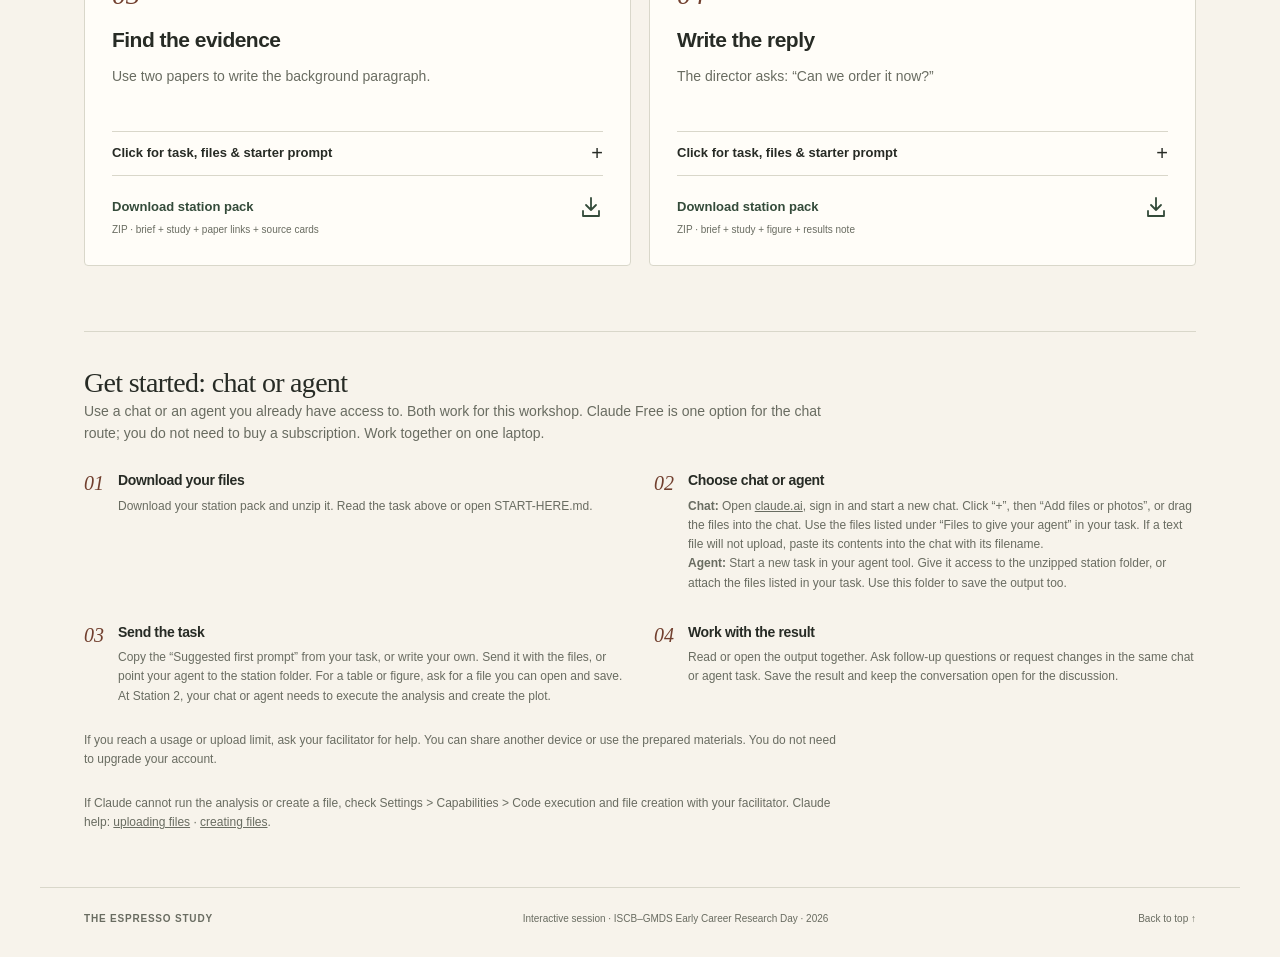
==== commit fa178f83: "Restore collapsible station cards with clear hint" ====
--- a/index.html
+++ b/index.html
@@ -5,7 +5,7 @@
 <header class="masthead"><a class="brand" href="#top"><span class="brand-mark" aria-hidden="true">e.</span><span>THE ESPRESSO STUDY</span></a><span class="event-label">ISCB–GMDS · EARLY CAREER DAY</span></header>
 <main id="top"><section class="hero" aria-labelledby="title"><div class="hero-copy"><p class="eyebrow">FREIBURG · 01 OCTOBER 2026 · 13:30 to 14:30</p><h1>Better coffee.<br>Better research.<br><em>Faster papers?</em></h1><p class="intro">The institute wants to buy an expensive espresso machine with research funding. Use an AI agent to find out whether the study supports the purchase.</p><a class="primary" href="#stations">Find your station <span aria-hidden="true">↓</span></a><p class="small">Work in a small team with an AI agent.</p><a class="chat-help" href="#chat-guide">Get started: chat or agent ↓</a></div><aside class="memo" aria-label="The director’s request"><div class="memo-heading"><span>INTERNAL MEMO</span><span>No. 01</span></div><p class="memo-to">TO: THE RESEARCH TEAM<br>RE: AN ESSENTIAL PURCHASE</p><blockquote>“Surely better coffee<br>means faster papers?”</blockquote><p>The machine has been chosen.<br>The evidence is still brewing.</p><div class="memo-bottom"><span>Budget meeting pending</span><span class="stamp">EVIDENCE<br>NEEDED</span></div></aside></section>
 <section class="study" aria-labelledby="study-title"><div><p class="eyebrow">THE STUDY</p><h2 id="study-title">Two coffees.<br> One research question.</h2></div><div class="study-text"><p>Researchers are randomly assigned to caffeinated or decaffeinated coffee for one year. The question: <strong>does caffeinated coffee shorten the time to first manuscript acceptance compared with decaffeinated coffee?</strong></p><p>If a researcher is still waiting at the end of the year, we know how long they have waited. We do not know when an acceptance will happen.</p><p class="small">The study and data are fictional. For this exercise, treat the results as the institute's findings.</p></div></section>
-<section class="stations" id="stations" aria-labelledby="stations-title"><div class="section-heading"><div><p class="eyebrow">AT YOUR TABLE? START HERE</p><h2 id="stations-title">Choose your station.</h2></div><p>Stay at your assigned station.<br>Share a laptop and work as a team.</p></div><div class="grid"><article class="station" id="station-01"><div class="station-top"><span class="number">01</span><span class="category">Data preparation</span></div><h3>Prepare the data</h3><p class="description">Prepare a table your colleague can analyse.</p><div class="brief"><p>The study coordinator sends two files and a message:</p>
+<section class="stations" id="stations" aria-labelledby="stations-title"><div class="section-heading"><div><p class="eyebrow">AT YOUR TABLE? START HERE</p><h2 id="stations-title">Choose your station.</h2></div><p>Stay at your assigned station.<br>Share a laptop and work as a team.</p></div><div class="grid"><article class="station" id="station-01"><div class="station-top"><span class="number">01</span><span class="category">Data preparation</span></div><h3>Prepare the data</h3><p class="description">Prepare a table your colleague can analyse.</p><details><summary>Click for task, files &amp; starter prompt <span aria-hidden="true">+</span></summary><div class="brief"><p>The study coordinator sends two files and a message:</p>
 <p><strong>&quot;Here are the coffee groups and the manuscript follow-up. The director wants results before the next budget meeting. Can you prepare the data?&quot;</strong></p>
 <p><strong>Your task:</strong> Use an AI agent to prepare a table for comparing time to first manuscript acceptance between the coffee groups. Add a short handover note so a colleague can use it.</p>
 <h4>Prepare the table · 13:40 to 14:00</h4>
@@ -13,7 +13,7 @@
 <p><strong>Files to give your agent:</strong> study-story.md, study-description.md, export-guide.md, participants.csv and followup.csv.</p>
 <label class="prompt-label">Suggested first prompt <span>(select and copy, or write your own)</span><textarea readonly rows="5">Prepare these study exports for a colleague analysing time to first manuscript acceptance. Use the study description and export guide. Return an analysis table and a short handover note.</textarea></label>
 <p>Read the output as if you were the colleague receiving it. Ask for any changes that would help you use it.</p>
-<p>For the station report, show the table and share the most useful sentence from your handover. Ask your facilitator if you get stuck.</p></div><a class="download" href="downloads/station-01-pack.zip" download>Download station pack <svg class="download-icon" aria-hidden="true" viewBox="0 0 24 24" fill="none" stroke="currentColor" stroke-width="1.8" stroke-linecap="round" stroke-linejoin="round"><path d="M12 3v12m-5-5 5 5 5-5M4 16v5h16v-5"/></svg><span class="sr-only"> for station 01</span></a><p class="pack-note">ZIP · brief + study + exports + guide</p></article><article class="station" id="station-02"><div class="station-top"><span class="number">02</span><span class="category">Analysis & figures</span></div><h3>Show the results</h3><p class="description">Create a figure for the funding application.</p><div class="brief"><p>The director has left a space in the funding application for the espresso machine:</p>
+<p>For the station report, show the table and share the most useful sentence from your handover. Ask your facilitator if you get stuck.</p></div></details><a class="download" href="downloads/station-01-pack.zip" download>Download station pack <svg class="download-icon" aria-hidden="true" viewBox="0 0 24 24" fill="none" stroke="currentColor" stroke-width="1.8" stroke-linecap="round" stroke-linejoin="round"><path d="M12 3v12m-5-5 5 5 5-5M4 16v5h16v-5"/></svg><span class="sr-only"> for station 01</span></a><p class="pack-note">ZIP · brief + study + exports + guide</p></article><article class="station" id="station-02"><div class="station-top"><span class="number">02</span><span class="category">Analysis & figures</span></div><h3>Show the results</h3><p class="description">Create a figure for the funding application.</p><details><summary>Click for task, files &amp; starter prompt <span aria-hidden="true">+</span></summary><div class="brief"><p>The director has left a space in the funding application for the espresso machine:</p>
 <p><strong>&quot;Insert convincing figure here.&quot;</strong></p>
 <p><strong>Your task:</strong> Use an AI agent to create a clear, convincing figure of the study results for the institute meeting. Explain the result in two sentences.</p>
 <h4>Make the figure · 13:40 to 14:00</h4>
@@ -21,7 +21,7 @@
 <p><strong>Files to give your agent:</strong> study-story.md, study-description.md, data-guide.md and analysis.csv.</p>
 <label class="prompt-label">Suggested first prompt <span>(select and copy, or write your own)</span><textarea readonly rows="5">Create a figure showing this study&#x27;s results for our institute meeting. Use the attached data and study description. Run the analysis and explain what the figure shows.</textarea></label>
 <p>Give the figure a headline. For the station report, show the figure and explain what it means for the proposed purchase.</p>
-<p>Ask your facilitator if you get stuck.</p></div><a class="download" href="downloads/station-02-pack.zip" download>Download station pack <svg class="download-icon" aria-hidden="true" viewBox="0 0 24 24" fill="none" stroke="currentColor" stroke-width="1.8" stroke-linecap="round" stroke-linejoin="round"><path d="M12 3v12m-5-5 5 5 5-5M4 16v5h16v-5"/></svg><span class="sr-only"> for station 02</span></a><p class="pack-note">ZIP · brief + study + analysis table + guide</p></article><article class="station" id="station-03"><div class="station-top"><span class="number">03</span><span class="category">Literature</span></div><h3>Find the evidence</h3><p class="description">Use two papers to write the background paragraph.</p><div class="brief"><p>The director has added a line to the funding application:</p>
+<p>Ask your facilitator if you get stuck.</p></div></details><a class="download" href="downloads/station-02-pack.zip" download>Download station pack <svg class="download-icon" aria-hidden="true" viewBox="0 0 24 24" fill="none" stroke="currentColor" stroke-width="1.8" stroke-linecap="round" stroke-linejoin="round"><path d="M12 3v12m-5-5 5 5 5-5M4 16v5h16v-5"/></svg><span class="sr-only"> for station 02</span></a><p class="pack-note">ZIP · brief + study + analysis table + guide</p></article><article class="station" id="station-03"><div class="station-top"><span class="number">03</span><span class="category">Literature</span></div><h3>Find the evidence</h3><p class="description">Use two papers to write the background paragraph.</p><details><summary>Click for task, files &amp; starter prompt <span aria-hidden="true">+</span></summary><div class="brief"><p>The director has added a line to the funding application:</p>
 <p><strong>&quot;The scientific literature supports our investment.&quot;</strong></p>
 <p>Below it, someone has typed: <strong>[references needed]</strong>.</p>
 <p><strong>Your task:</strong> Use an AI agent and the two papers to write a background paragraph for the proposal. Use fewer than 100 words and include references your colleagues can look up.</p>
@@ -30,7 +30,7 @@
 <p><strong>Files to give your agent:</strong> study-story.md, study-description.md and papers.md. If you cannot open the papers, use offline-source-cards.md.</p>
 <label class="prompt-label">Suggested first prompt <span>(select and copy, or write your own)</span><textarea readonly rows="5">Write the background for our institute&#x27;s coffee study and proposed espresso-machine purchase. Use these two papers. Keep it under 100 words and cite the sources.</textarea></label>
 <p>Read the draft together. Does it explain why the study is worth doing? Ask for changes if needed.</p>
-<p>For the station report, share one sentence you would put your name to. Ask your facilitator if you get stuck.</p></div><a class="download" href="downloads/station-03-pack.zip" download>Download station pack <svg class="download-icon" aria-hidden="true" viewBox="0 0 24 24" fill="none" stroke="currentColor" stroke-width="1.8" stroke-linecap="round" stroke-linejoin="round"><path d="M12 3v12m-5-5 5 5 5-5M4 16v5h16v-5"/></svg><span class="sr-only"> for station 03</span></a><p class="pack-note">ZIP · brief + study + paper links + source cards</p></article><article class="station" id="station-04"><div class="station-top"><span class="number">04</span><span class="category">Writing</span></div><h3>Write the reply</h3><p class="description">The director asks: “Can we order it now?”</p><div class="brief"><p>The study results have arrived, along with a message from the director:</p>
+<p>For the station report, share one sentence you would put your name to. Ask your facilitator if you get stuck.</p></div></details><a class="download" href="downloads/station-03-pack.zip" download>Download station pack <svg class="download-icon" aria-hidden="true" viewBox="0 0 24 24" fill="none" stroke="currentColor" stroke-width="1.8" stroke-linecap="round" stroke-linejoin="round"><path d="M12 3v12m-5-5 5 5 5-5M4 16v5h16v-5"/></svg><span class="sr-only"> for station 03</span></a><p class="pack-note">ZIP · brief + study + paper links + source cards</p></article><article class="station" id="station-04"><div class="station-top"><span class="number">04</span><span class="category">Writing</span></div><h3>Write the reply</h3><p class="description">The director asks: “Can we order it now?”</p><details><summary>Click for task, files &amp; starter prompt <span aria-hidden="true">+</span></summary><div class="brief"><p>The study results have arrived, along with a message from the director:</p>
 <p><strong>&quot;Excellent. Can we order it now?&quot;</strong></p>
 <p><strong>Your task:</strong> Use an AI agent to write a recommendation in no more than 120 words. Give it a memorable headline.</p>
 <h4>Write the reply · 13:40 to 14:00</h4>
@@ -38,6 +38,6 @@
 <p><strong>Files to give your agent:</strong> study-story.md, study-description.md, figure.png and results-note.md.</p>
 <label class="prompt-label">Suggested first prompt <span>(select and copy, or write your own)</span><textarea readonly rows="5">Do these study results justify buying the espresso machine? Draft a short recommendation to our director using the supplied study description and results. Include a memorable headline.</textarea></label>
 <p>Read the draft together. Does it say what your team wants to say? You can question the recommendation, ask for changes or keep it.</p>
-<p>For the station report, share your headline and recommendation. Ask your facilitator if you get stuck.</p></div><a class="download" href="downloads/station-04-pack.zip" download>Download station pack <svg class="download-icon" aria-hidden="true" viewBox="0 0 24 24" fill="none" stroke="currentColor" stroke-width="1.8" stroke-linecap="round" stroke-linejoin="round"><path d="M12 3v12m-5-5 5 5 5-5M4 16v5h16v-5"/></svg><span class="sr-only"> for station 04</span></a><p class="pack-note">ZIP · brief + study + figure + results note</p></article></div></section>
+<p>For the station report, share your headline and recommendation. Ask your facilitator if you get stuck.</p></div></details><a class="download" href="downloads/station-04-pack.zip" download>Download station pack <svg class="download-icon" aria-hidden="true" viewBox="0 0 24 24" fill="none" stroke="currentColor" stroke-width="1.8" stroke-linecap="round" stroke-linejoin="round"><path d="M12 3v12m-5-5 5 5 5-5M4 16v5h16v-5"/></svg><span class="sr-only"> for station 04</span></a><p class="pack-note">ZIP · brief + study + figure + results note</p></article></div></section>
 <section class="getting-started" id="chat-guide" aria-labelledby="start-title"><h2 id="start-title">Get started: chat or agent</h2><p>Use a chat or an agent you already have access to. Both work for this workshop. Claude Free is one option for the chat route; you do not need to buy a subscription. Work together on one laptop.</p><ol><li><span>01</span><div><h3>Download your files</h3><p>Download your station pack and unzip it. Read the task above or open START-HERE.md.</p></div></li><li><span>02</span><div><h3>Choose chat or agent</h3><p><strong>Chat:</strong> Open <a href="https://claude.ai/">claude.ai</a>, sign in and start a new chat. Click “+”, then “Add files or photos”, or drag the files into the chat. Use the files listed under “Files to give your agent” in your task. If a text file will not upload, paste its contents into the chat with its filename.</p><p><strong>Agent:</strong> Start a new task in your agent tool. Give it access to the unzipped station folder, or attach the files listed in your task. Use this folder to save the output too.</p></div></li><li><span>03</span><div><h3>Send the task</h3><p>Copy the “Suggested first prompt” from your task, or write your own. Send it with the files, or point your agent to the station folder. For a table or figure, ask for a file you can open and save. At Station 2, your chat or agent needs to execute the analysis and create the plot.</p></div></li><li><span>04</span><div><h3>Work with the result</h3><p>Read or open the output together. Ask follow-up questions or request changes in the same chat or agent task. Save the result and keep the conversation open for the discussion.</p></div></li></ol><p class="small">If you reach a usage or upload limit, ask your facilitator for help. You can share another device or use the prepared materials. You do not need to upgrade your account.</p><p class="small">If Claude cannot run the analysis or create a file, check Settings &gt; Capabilities &gt; Code execution and file creation with your facilitator. Claude help: <a href="https://support.claude.com/en/articles/8241126-upload-files-to-claude">uploading files</a> · <a href="https://support.claude.com/en/articles/12111783-create-and-edit-files-with-claude">creating files</a>.</p></section>
 </main><footer><span>THE ESPRESSO STUDY</span><p>Interactive session · ISCB–GMDS Early Career Research Day · 2026</p><a href="#top">Back to top ↑</a></footer></body></html>
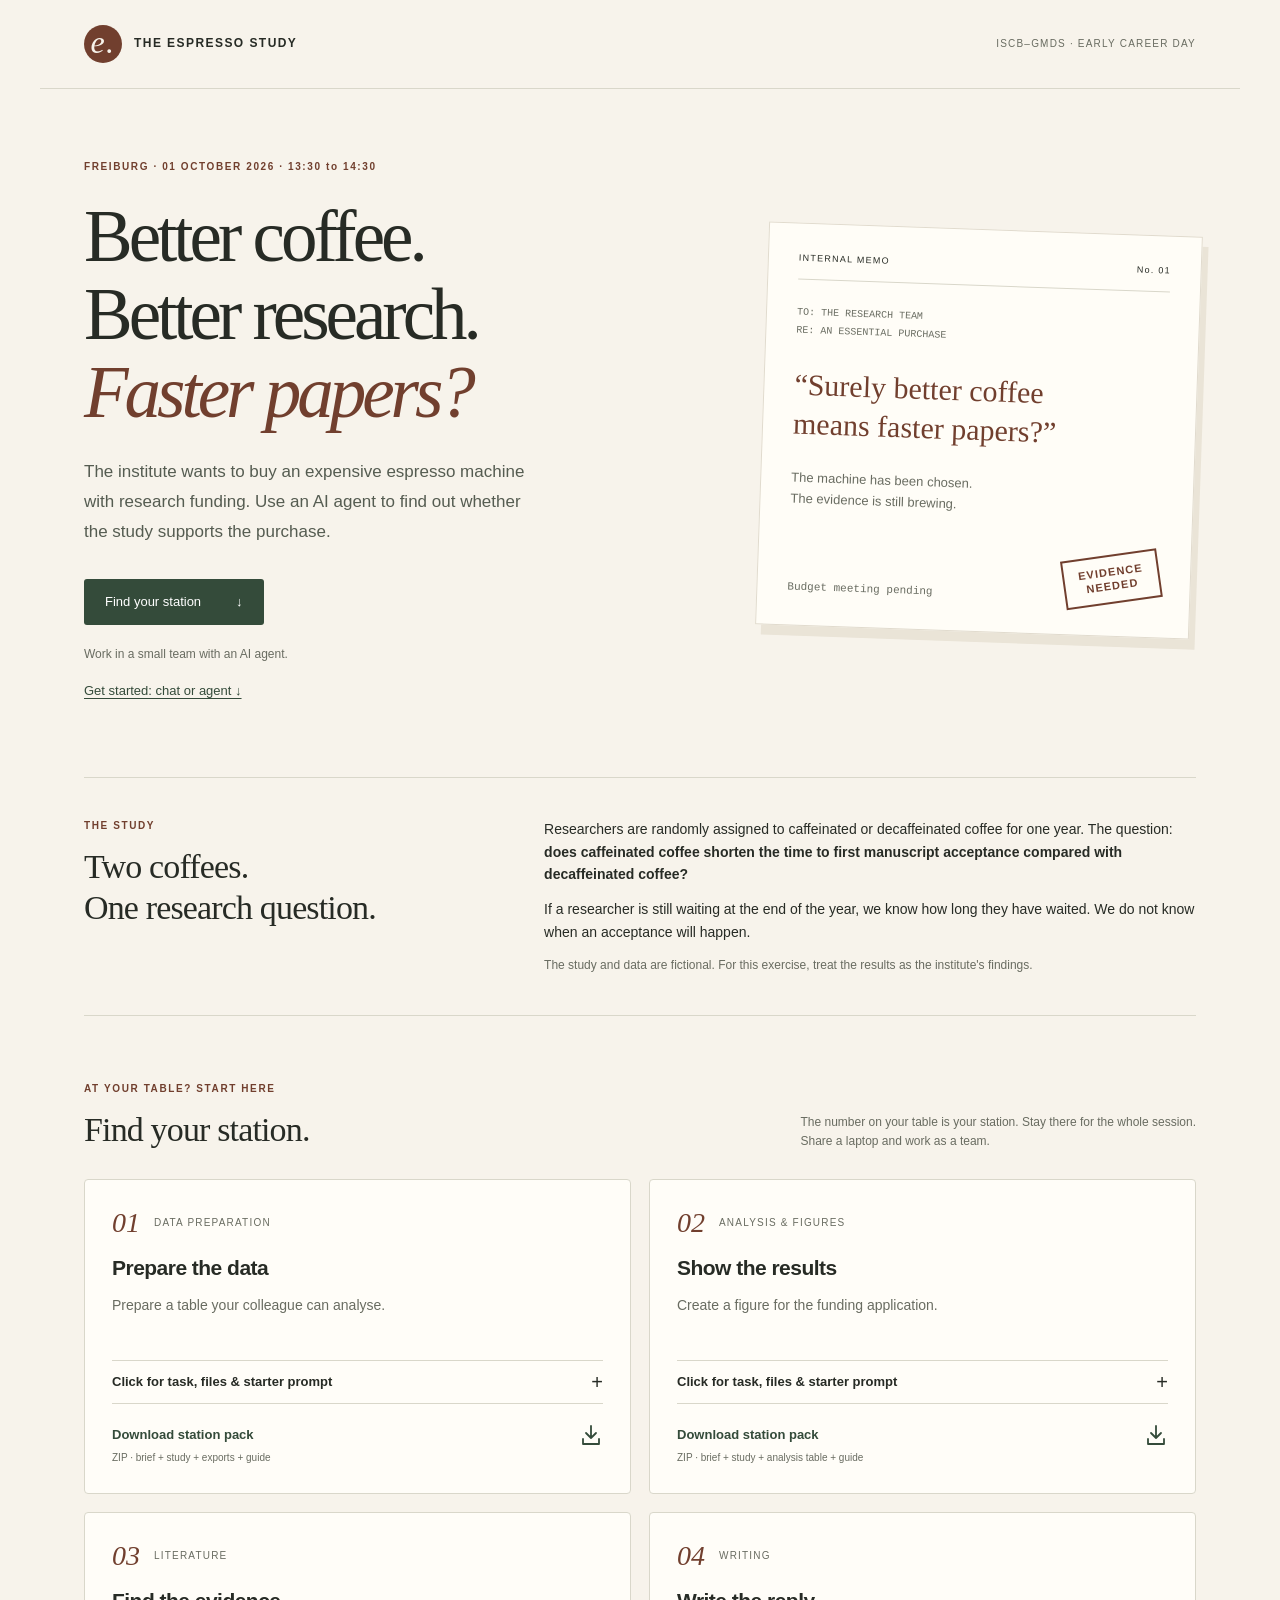
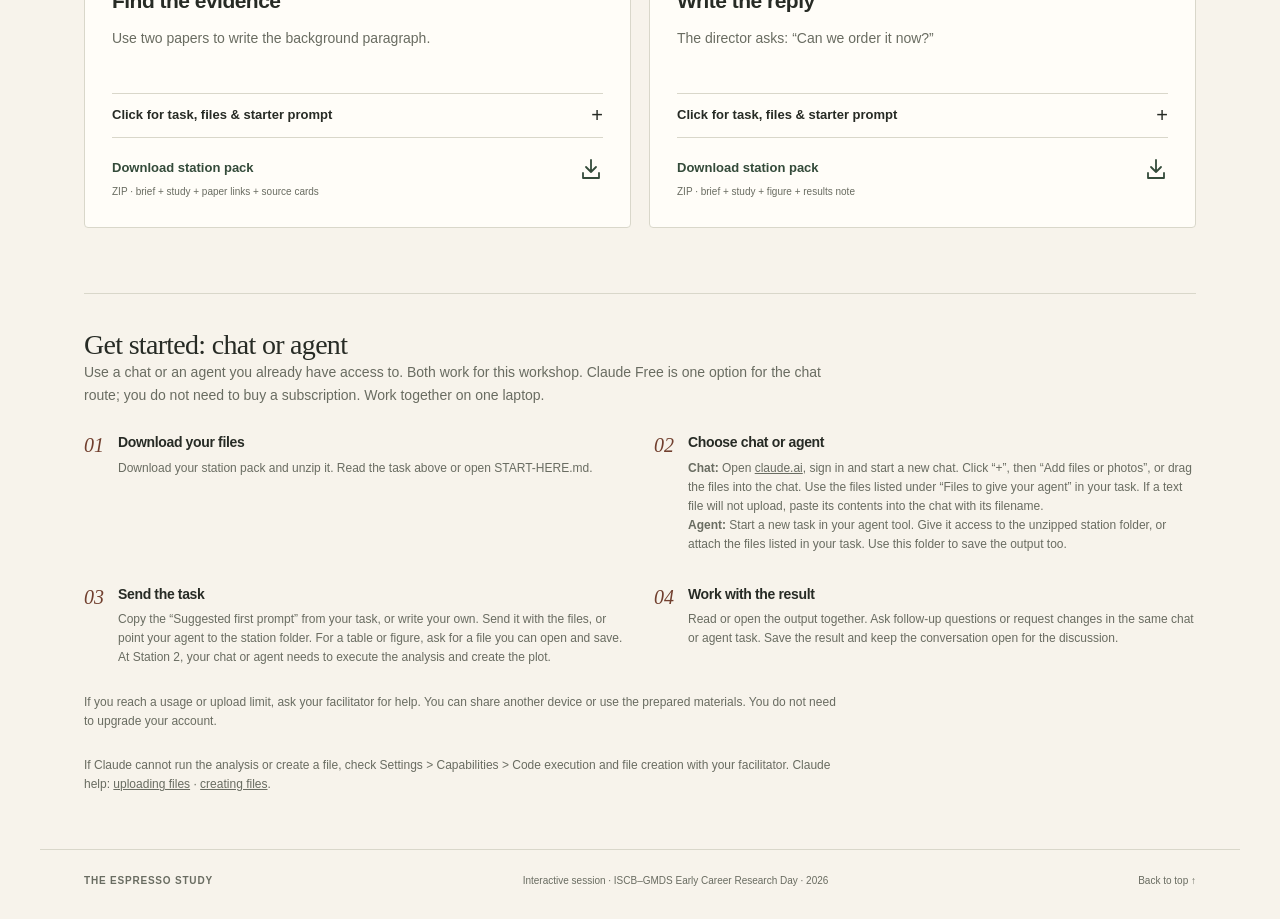
==== commit 174645b4: "Remove draft banner and clarify station assignment Co-Authored-By: Claude Opus 5.5 <noreply@anthropi" ====
--- a/index.html
+++ b/index.html
@@ -1,11 +1,10 @@
 <!doctype html>
 <html lang="en"><head><meta charset="utf-8"><meta name="viewport" content="width=device-width, initial-scale=1"><title>The Espresso Study · Early Career Day 2026</title><meta name="description" content="Workshop briefs for four AI-assisted research stations at the ISCB–GMDS Early Career Research Day."><link rel="icon" href="favicon.svg" type="image/svg+xml"><link rel="stylesheet" href="styles.css"></head>
 <body><a class="skip" href="#stations">Skip to stations</a>
-<div class="preview">WORKSHOP DRAFT <span>Version 1.1 · Station materials included. Not yet tested with participants.</span></div>
 <header class="masthead"><a class="brand" href="#top"><span class="brand-mark" aria-hidden="true">e.</span><span>THE ESPRESSO STUDY</span></a><span class="event-label">ISCB–GMDS · EARLY CAREER DAY</span></header>
 <main id="top"><section class="hero" aria-labelledby="title"><div class="hero-copy"><p class="eyebrow">FREIBURG · 01 OCTOBER 2026 · 13:30 to 14:30</p><h1>Better coffee.<br>Better research.<br><em>Faster papers?</em></h1><p class="intro">The institute wants to buy an expensive espresso machine with research funding. Use an AI agent to find out whether the study supports the purchase.</p><a class="primary" href="#stations">Find your station <span aria-hidden="true">↓</span></a><p class="small">Work in a small team with an AI agent.</p><a class="chat-help" href="#chat-guide">Get started: chat or agent ↓</a></div><aside class="memo" aria-label="The director’s request"><div class="memo-heading"><span>INTERNAL MEMO</span><span>No. 01</span></div><p class="memo-to">TO: THE RESEARCH TEAM<br>RE: AN ESSENTIAL PURCHASE</p><blockquote>“Surely better coffee<br>means faster papers?”</blockquote><p>The machine has been chosen.<br>The evidence is still brewing.</p><div class="memo-bottom"><span>Budget meeting pending</span><span class="stamp">EVIDENCE<br>NEEDED</span></div></aside></section>
 <section class="study" aria-labelledby="study-title"><div><p class="eyebrow">THE STUDY</p><h2 id="study-title">Two coffees.<br> One research question.</h2></div><div class="study-text"><p>Researchers are randomly assigned to caffeinated or decaffeinated coffee for one year. The question: <strong>does caffeinated coffee shorten the time to first manuscript acceptance compared with decaffeinated coffee?</strong></p><p>If a researcher is still waiting at the end of the year, we know how long they have waited. We do not know when an acceptance will happen.</p><p class="small">The study and data are fictional. For this exercise, treat the results as the institute's findings.</p></div></section>
-<section class="stations" id="stations" aria-labelledby="stations-title"><div class="section-heading"><div><p class="eyebrow">AT YOUR TABLE? START HERE</p><h2 id="stations-title">Choose your station.</h2></div><p>Stay at your assigned station.<br>Share a laptop and work as a team.</p></div><div class="grid"><article class="station" id="station-01"><div class="station-top"><span class="number">01</span><span class="category">Data preparation</span></div><h3>Prepare the data</h3><p class="description">Prepare a table your colleague can analyse.</p><details><summary>Click for task, files &amp; starter prompt <span aria-hidden="true">+</span></summary><div class="brief"><p>The study coordinator sends two files and a message:</p>
+<section class="stations" id="stations" aria-labelledby="stations-title"><div class="section-heading"><div><p class="eyebrow">AT YOUR TABLE? START HERE</p><h2 id="stations-title">Find your station.</h2></div><p>The number on your table is your station. Stay there for the whole session.<br>Share a laptop and work as a team.</p></div><div class="grid"><article class="station" id="station-01"><div class="station-top"><span class="number">01</span><span class="category">Data preparation</span></div><h3>Prepare the data</h3><p class="description">Prepare a table your colleague can analyse.</p><details><summary>Click for task, files &amp; starter prompt <span aria-hidden="true">+</span></summary><div class="brief"><p>The study coordinator sends two files and a message:</p>
 <p><strong>&quot;Here are the coffee groups and the manuscript follow-up. The director wants results before the next budget meeting. Can you prepare the data?&quot;</strong></p>
 <p><strong>Your task:</strong> Use an AI agent to prepare a table for comparing time to first manuscript acceptance between the coffee groups. Add a short handover note so a colleague can use it.</p>
 <h4>Prepare the table · 13:40 to 14:00</h4>
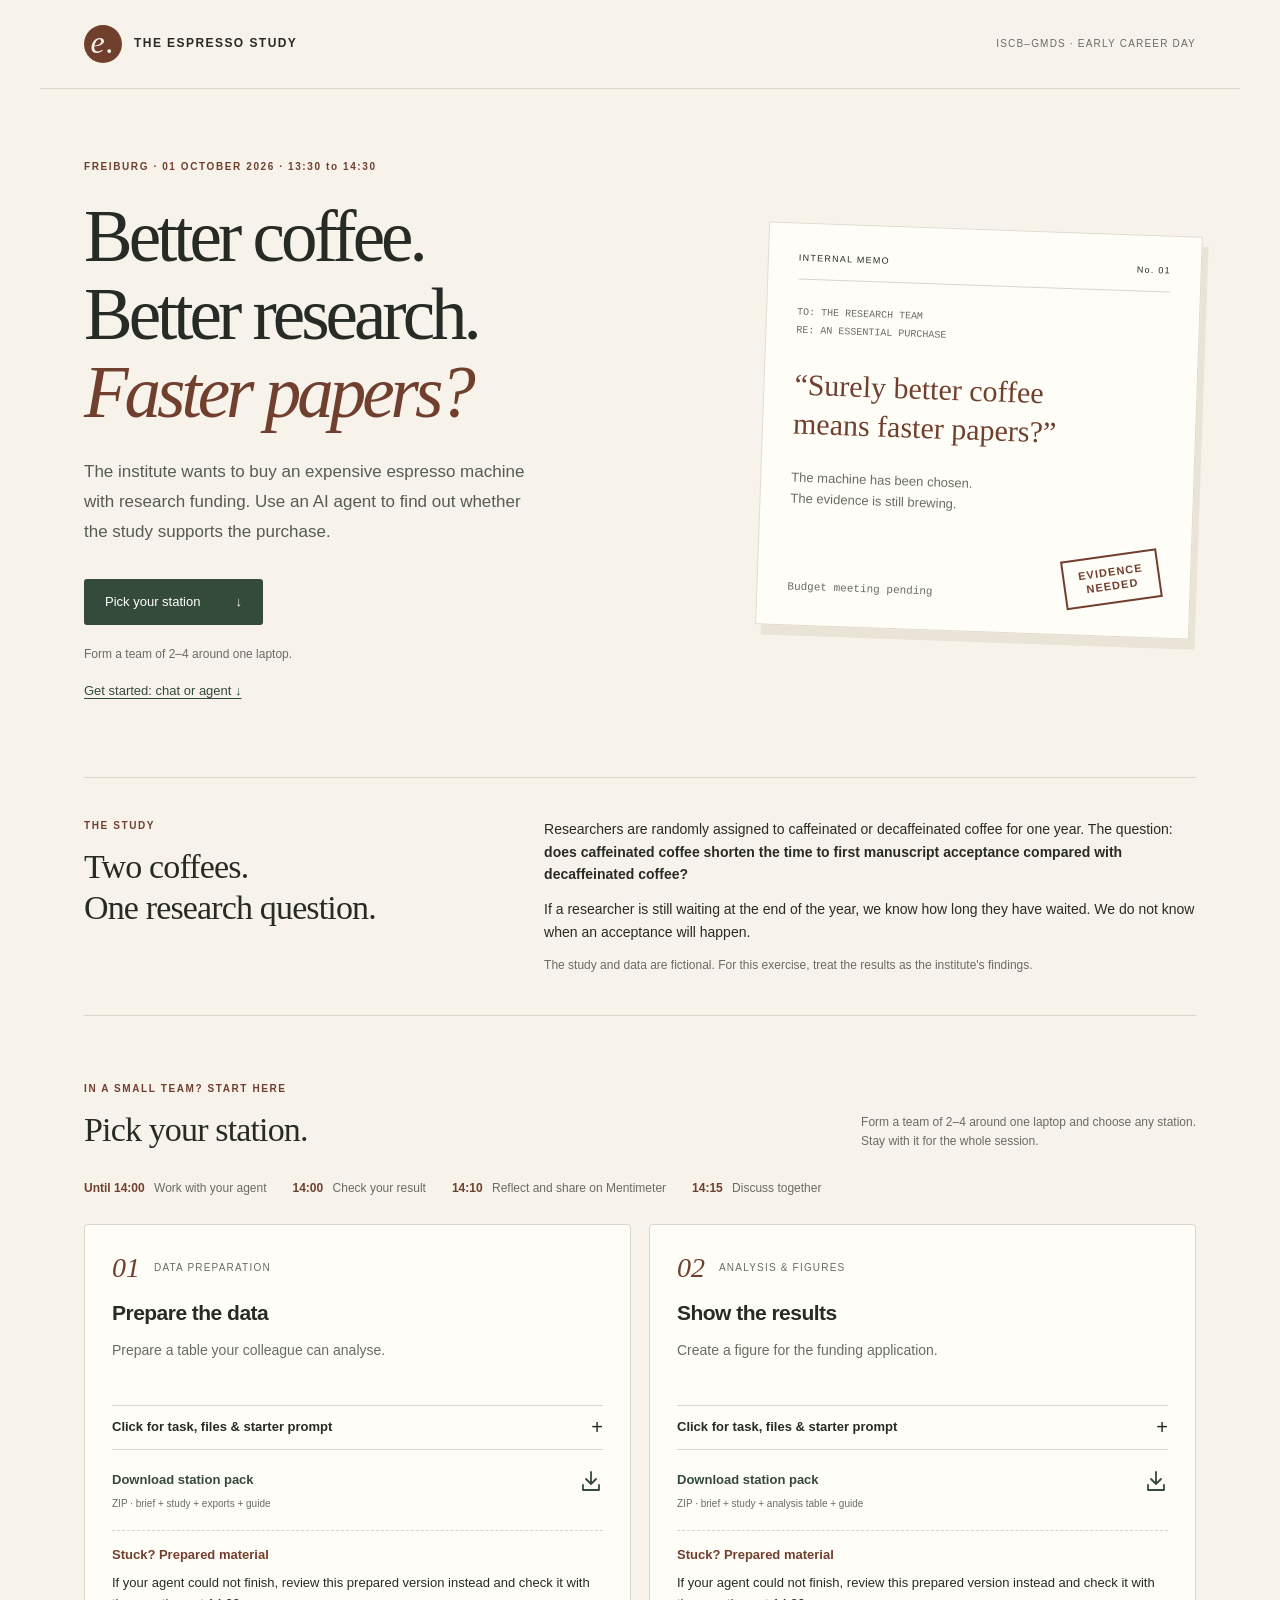
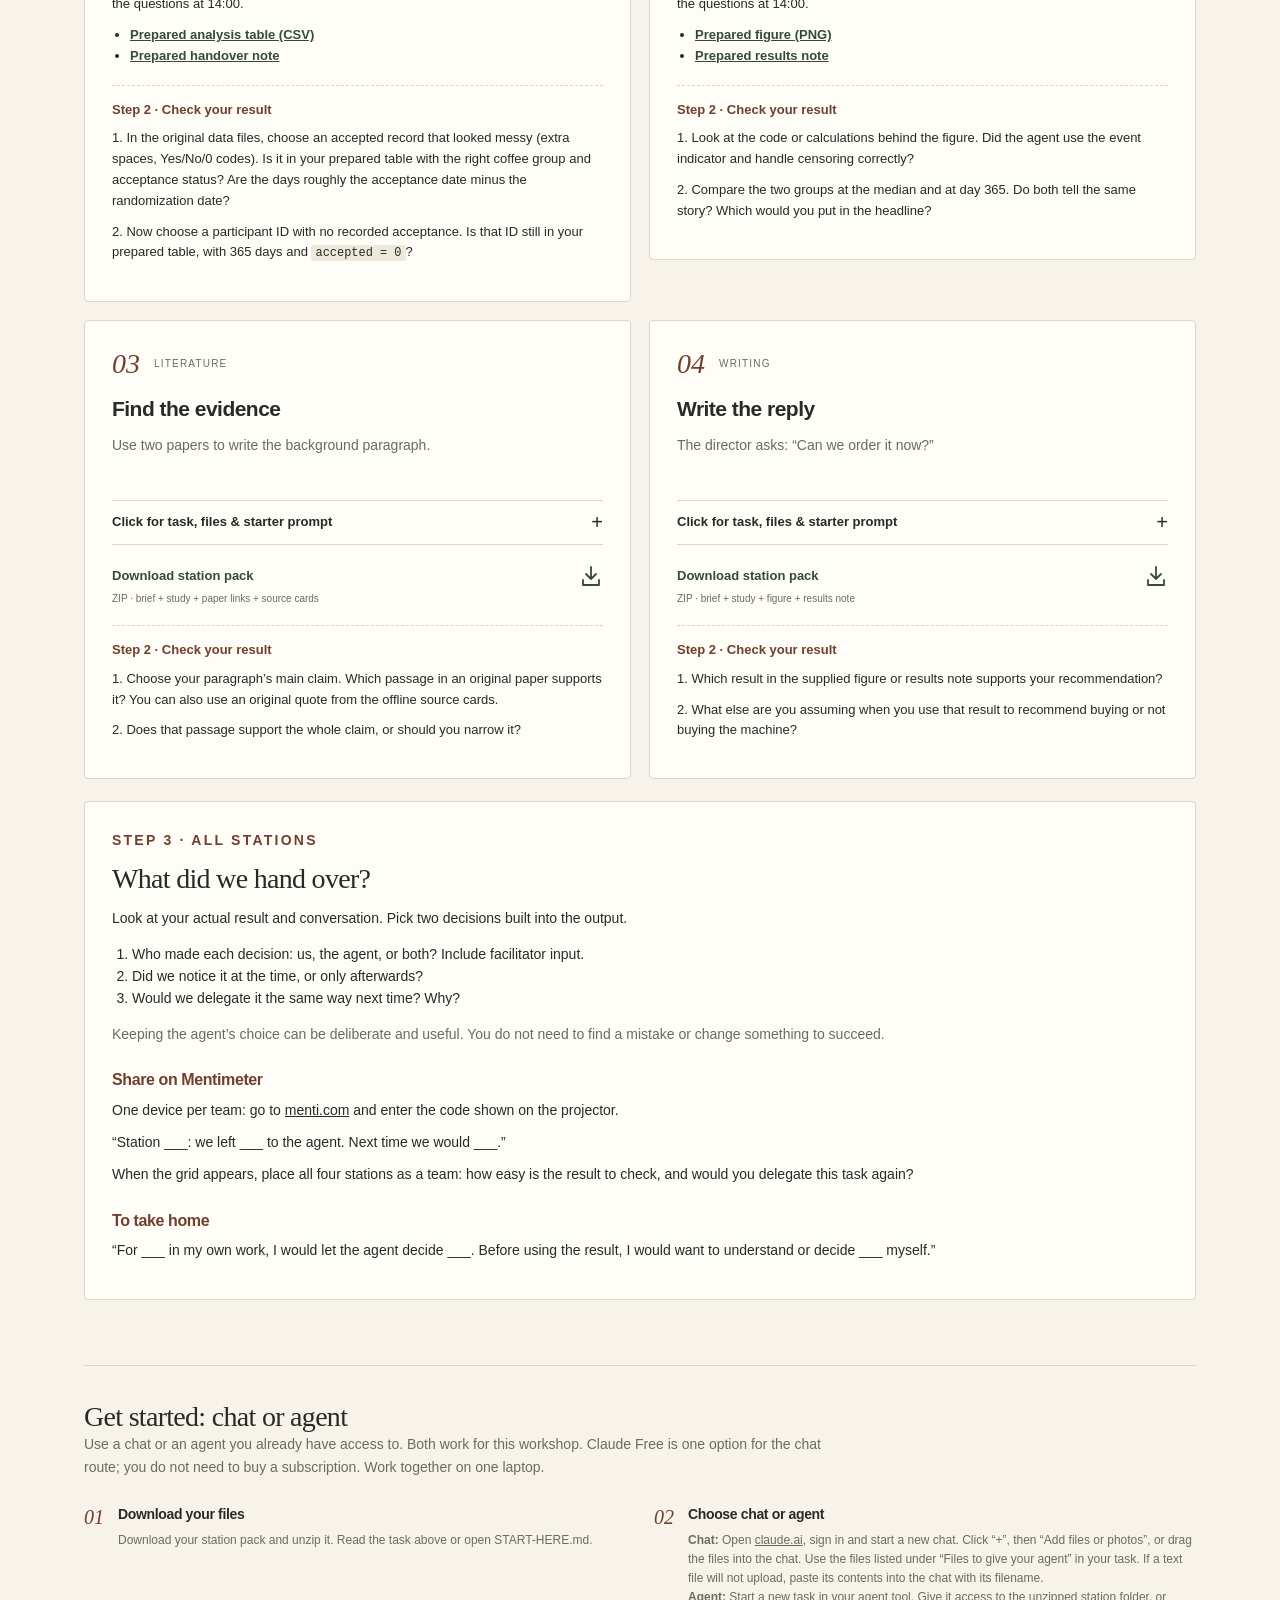
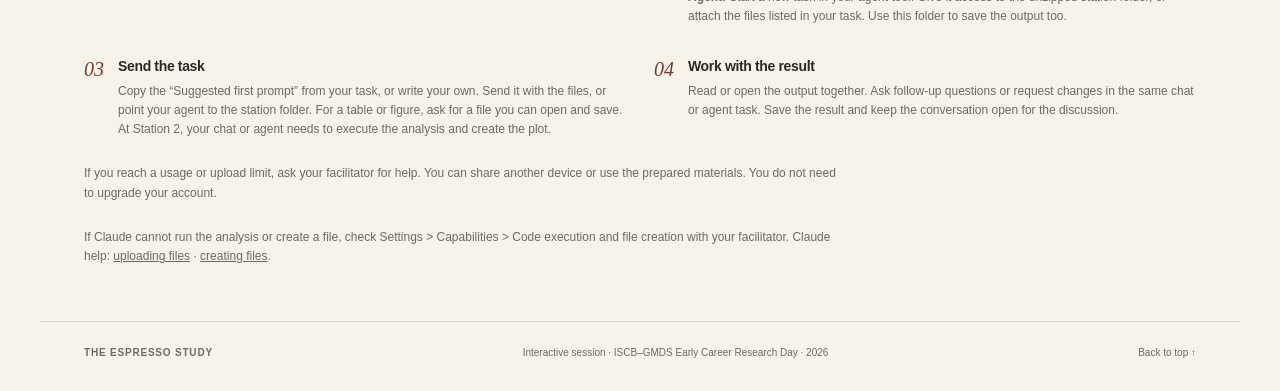
==== commit a64088fb: "Switch to small-team flow with timed check and Mentimeter steps Teams of 2-4 pick any station; the p" ====
--- a/index.html
+++ b/index.html
@@ -2,41 +2,50 @@
 <html lang="en"><head><meta charset="utf-8"><meta name="viewport" content="width=device-width, initial-scale=1"><title>The Espresso Study · Early Career Day 2026</title><meta name="description" content="Workshop briefs for four AI-assisted research stations at the ISCB–GMDS Early Career Research Day."><link rel="icon" href="favicon.svg" type="image/svg+xml"><link rel="stylesheet" href="styles.css"></head>
 <body><a class="skip" href="#stations">Skip to stations</a>
 <header class="masthead"><a class="brand" href="#top"><span class="brand-mark" aria-hidden="true">e.</span><span>THE ESPRESSO STUDY</span></a><span class="event-label">ISCB–GMDS · EARLY CAREER DAY</span></header>
-<main id="top"><section class="hero" aria-labelledby="title"><div class="hero-copy"><p class="eyebrow">FREIBURG · 01 OCTOBER 2026 · 13:30 to 14:30</p><h1>Better coffee.<br>Better research.<br><em>Faster papers?</em></h1><p class="intro">The institute wants to buy an expensive espresso machine with research funding. Use an AI agent to find out whether the study supports the purchase.</p><a class="primary" href="#stations">Find your station <span aria-hidden="true">↓</span></a><p class="small">Work in a small team with an AI agent.</p><a class="chat-help" href="#chat-guide">Get started: chat or agent ↓</a></div><aside class="memo" aria-label="The director’s request"><div class="memo-heading"><span>INTERNAL MEMO</span><span>No. 01</span></div><p class="memo-to">TO: THE RESEARCH TEAM<br>RE: AN ESSENTIAL PURCHASE</p><blockquote>“Surely better coffee<br>means faster papers?”</blockquote><p>The machine has been chosen.<br>The evidence is still brewing.</p><div class="memo-bottom"><span>Budget meeting pending</span><span class="stamp">EVIDENCE<br>NEEDED</span></div></aside></section>
+<main id="top"><section class="hero" aria-labelledby="title"><div class="hero-copy"><p class="eyebrow">FREIBURG · 01 OCTOBER 2026 · 13:30 to 14:30</p><h1>Better coffee.<br>Better research.<br><em>Faster papers?</em></h1><p class="intro">The institute wants to buy an expensive espresso machine with research funding. Use an AI agent to find out whether the study supports the purchase.</p><a class="primary" href="#stations">Pick your station <span aria-hidden="true">↓</span></a><p class="small">Form a team of 2–4 around one laptop.</p><a class="chat-help" href="#chat-guide">Get started: chat or agent ↓</a></div><aside class="memo" aria-label="The director’s request"><div class="memo-heading"><span>INTERNAL MEMO</span><span>No. 01</span></div><p class="memo-to">TO: THE RESEARCH TEAM<br>RE: AN ESSENTIAL PURCHASE</p><blockquote>“Surely better coffee<br>means faster papers?”</blockquote><p>The machine has been chosen.<br>The evidence is still brewing.</p><div class="memo-bottom"><span>Budget meeting pending</span><span class="stamp">EVIDENCE<br>NEEDED</span></div></aside></section>
 <section class="study" aria-labelledby="study-title"><div><p class="eyebrow">THE STUDY</p><h2 id="study-title">Two coffees.<br> One research question.</h2></div><div class="study-text"><p>Researchers are randomly assigned to caffeinated or decaffeinated coffee for one year. The question: <strong>does caffeinated coffee shorten the time to first manuscript acceptance compared with decaffeinated coffee?</strong></p><p>If a researcher is still waiting at the end of the year, we know how long they have waited. We do not know when an acceptance will happen.</p><p class="small">The study and data are fictional. For this exercise, treat the results as the institute's findings.</p></div></section>
-<section class="stations" id="stations" aria-labelledby="stations-title"><div class="section-heading"><div><p class="eyebrow">AT YOUR TABLE? START HERE</p><h2 id="stations-title">Find your station.</h2></div><p>The number on your table is your station. Stay there for the whole session.<br>Share a laptop and work as a team.</p></div><div class="grid"><article class="station" id="station-01"><div class="station-top"><span class="number">01</span><span class="category">Data preparation</span></div><h3>Prepare the data</h3><p class="description">Prepare a table your colleague can analyse.</p><details><summary>Click for task, files &amp; starter prompt <span aria-hidden="true">+</span></summary><div class="brief"><p>The study coordinator sends two files and a message:</p>
+<section class="stations" id="stations" aria-labelledby="stations-title"><div class="section-heading"><div><p class="eyebrow">IN A SMALL TEAM? START HERE</p><h2 id="stations-title">Pick your station.</h2></div><p>Form a team of 2–4 around one laptop and choose any station.<br>Stay with it for the whole session.</p></div><ol class="timeline"><li><strong>Until 14:00</strong> Work with your agent</li><li><strong>14:00</strong> Check your result</li><li><strong>14:10</strong> Reflect and share on Mentimeter</li><li><strong>14:15</strong> Discuss together</li></ol><div class="grid"><article class="station" id="station-01"><div class="station-top"><span class="number">01</span><span class="category">Data preparation</span></div><h3>Prepare the data</h3><p class="description">Prepare a table your colleague can analyse.</p><details><summary>Click for task, files &amp; starter prompt <span aria-hidden="true">+</span></summary><div class="brief"><p>The study coordinator sends two files and a message:</p>
 <p><strong>&quot;Here are the coffee groups and the manuscript follow-up. The director wants results before the next budget meeting. Can you prepare the data?&quot;</strong></p>
 <p><strong>Your task:</strong> Use an AI agent to prepare a table for comparing time to first manuscript acceptance between the coffee groups. Add a short handover note so a colleague can use it.</p>
-<h4>Prepare the table · 13:40 to 14:00</h4>
+<h4>Prepare the table · until 14:00</h4>
 <p>Read the study description and export guide. Give the agent the files below and explain the task. Work with it until you have a usable table and handover note.</p>
 <p><strong>Files to give your agent:</strong> study-story.md, study-description.md, export-guide.md, participants.csv and followup.csv.</p>
 <label class="prompt-label">Suggested first prompt <span>(select and copy, or write your own)</span><textarea readonly rows="5">Prepare these study exports for a colleague analysing time to first manuscript acceptance. Use the study description and export guide. Return an analysis table and a short handover note.</textarea></label>
 <p>Read the output as if you were the colleague receiving it. Ask for any changes that would help you use it.</p>
-<p>For the station report, show the table and share the most useful sentence from your handover. Ask your facilitator if you get stuck.</p></div></details><a class="download" href="downloads/station-01-pack.zip" download>Download station pack <svg class="download-icon" aria-hidden="true" viewBox="0 0 24 24" fill="none" stroke="currentColor" stroke-width="1.8" stroke-linecap="round" stroke-linejoin="round"><path d="M12 3v12m-5-5 5 5 5-5M4 16v5h16v-5"/></svg><span class="sr-only"> for station 01</span></a><p class="pack-note">ZIP · brief + study + exports + guide</p></article><article class="station" id="station-02"><div class="station-top"><span class="number">02</span><span class="category">Analysis & figures</span></div><h3>Show the results</h3><p class="description">Create a figure for the funding application.</p><details><summary>Click for task, files &amp; starter prompt <span aria-hidden="true">+</span></summary><div class="brief"><p>The director has left a space in the funding application for the espresso machine:</p>
+<p>Keep your result and conversation open: at 14:00 the website shows two questions to check it. Stuck? From 13:50 the website offers a prepared table, or ask a facilitator.</p></div></details><a class="download" href="downloads/station-01-pack.zip" download>Download station pack <svg class="download-icon" aria-hidden="true" viewBox="0 0 24 24" fill="none" stroke="currentColor" stroke-width="1.8" stroke-linecap="round" stroke-linejoin="round"><path d="M12 3v12m-5-5 5 5 5-5M4 16v5h16v-5"/></svg><span class="sr-only"> for station 01</span></a><p class="pack-note">ZIP · brief + study + exports + guide</p><div class="timed" data-open="13:50"><p class="timed-lock">Stuck? Prepared material opens at 13:50<span class="timed-day"> on 1 October</span>.</p><div class="timed-body"><h4>Stuck? Prepared material</h4><p>If your agent could not finish, review this prepared version instead and check it with the questions at 14:00.</p><ul class="fallback"><li><a href="downloads/station-01-prepared-table.csv" download>Prepared analysis table (CSV)</a></li><li><a href="downloads/station-01-prepared-handover.md" download>Prepared handover note</a></li></ul></div></div><div class="timed" data-open="14:00"><p class="timed-lock">Step 2 · Check your result opens at 14:00<span class="timed-day"> on 1 October</span>.</p><div class="timed-body"><h4>Step 2 · Check your result</h4><p>1. In the original data files, choose an accepted record that looked messy (extra spaces, Yes/No/0 codes). Is it in your prepared table with the right coffee group and acceptance status? Are the days roughly the acceptance date minus the randomization date?</p>
+<p>2. Now choose a participant ID with no recorded acceptance. Is that ID still in your prepared table, with 365 days and <code>accepted = 0</code>?</p></div></div></article><article class="station" id="station-02"><div class="station-top"><span class="number">02</span><span class="category">Analysis & figures</span></div><h3>Show the results</h3><p class="description">Create a figure for the funding application.</p><details><summary>Click for task, files &amp; starter prompt <span aria-hidden="true">+</span></summary><div class="brief"><p>The director has left a space in the funding application for the espresso machine:</p>
 <p><strong>&quot;Insert convincing figure here.&quot;</strong></p>
 <p><strong>Your task:</strong> Use an AI agent to create a clear, convincing figure of the study results for the institute meeting. Explain the result in two sentences.</p>
-<h4>Make the figure · 13:40 to 14:00</h4>
+<h4>Make the figure · until 14:00</h4>
 <p>Read the study description and data guide. Give the agent the files below and explain the task. Work with it until you have a figure you would present.</p>
 <p><strong>Files to give your agent:</strong> study-story.md, study-description.md, data-guide.md and analysis.csv.</p>
 <label class="prompt-label">Suggested first prompt <span>(select and copy, or write your own)</span><textarea readonly rows="5">Create a figure showing this study&#x27;s results for our institute meeting. Use the attached data and study description. Run the analysis and explain what the figure shows.</textarea></label>
-<p>Give the figure a headline. For the station report, show the figure and explain what it means for the proposed purchase.</p>
-<p>Ask your facilitator if you get stuck.</p></div></details><a class="download" href="downloads/station-02-pack.zip" download>Download station pack <svg class="download-icon" aria-hidden="true" viewBox="0 0 24 24" fill="none" stroke="currentColor" stroke-width="1.8" stroke-linecap="round" stroke-linejoin="round"><path d="M12 3v12m-5-5 5 5 5-5M4 16v5h16v-5"/></svg><span class="sr-only"> for station 02</span></a><p class="pack-note">ZIP · brief + study + analysis table + guide</p></article><article class="station" id="station-03"><div class="station-top"><span class="number">03</span><span class="category">Literature</span></div><h3>Find the evidence</h3><p class="description">Use two papers to write the background paragraph.</p><details><summary>Click for task, files &amp; starter prompt <span aria-hidden="true">+</span></summary><div class="brief"><p>The director has added a line to the funding application:</p>
+<p>Give the figure a headline. Keep your result and conversation open: at 14:00 the website shows two questions to check it.</p>
+<p>Stuck? From 13:50 the website offers a prepared figure, or ask a facilitator.</p></div></details><a class="download" href="downloads/station-02-pack.zip" download>Download station pack <svg class="download-icon" aria-hidden="true" viewBox="0 0 24 24" fill="none" stroke="currentColor" stroke-width="1.8" stroke-linecap="round" stroke-linejoin="round"><path d="M12 3v12m-5-5 5 5 5-5M4 16v5h16v-5"/></svg><span class="sr-only"> for station 02</span></a><p class="pack-note">ZIP · brief + study + analysis table + guide</p><div class="timed" data-open="13:50"><p class="timed-lock">Stuck? Prepared material opens at 13:50<span class="timed-day"> on 1 October</span>.</p><div class="timed-body"><h4>Stuck? Prepared material</h4><p>If your agent could not finish, review this prepared version instead and check it with the questions at 14:00.</p><ul class="fallback"><li><a href="downloads/station-02-prepared-figure.png" download>Prepared figure (PNG)</a></li><li><a href="downloads/station-02-prepared-results.md" download>Prepared results note</a></li></ul></div></div><div class="timed" data-open="14:00"><p class="timed-lock">Step 2 · Check your result opens at 14:00<span class="timed-day"> on 1 October</span>.</p><div class="timed-body"><h4>Step 2 · Check your result</h4><p>1. Look at the code or calculations behind the figure. Did the agent use the event indicator and handle censoring correctly?</p>
+<p>2. Compare the two groups at the median and at day 365. Do both tell the same story? Which would you put in the headline?</p></div></div></article><article class="station" id="station-03"><div class="station-top"><span class="number">03</span><span class="category">Literature</span></div><h3>Find the evidence</h3><p class="description">Use two papers to write the background paragraph.</p><details><summary>Click for task, files &amp; starter prompt <span aria-hidden="true">+</span></summary><div class="brief"><p>The director has added a line to the funding application:</p>
 <p><strong>&quot;The scientific literature supports our investment.&quot;</strong></p>
 <p>Below it, someone has typed: <strong>[references needed]</strong>.</p>
 <p><strong>Your task:</strong> Use an AI agent and the two papers to write a background paragraph for the proposal. Use fewer than 100 words and include references your colleagues can look up.</p>
-<h4>Write the background · 13:40 to 14:00</h4>
+<h4>Write the background · until 14:00</h4>
 <p>Read the study description and open the two papers using the links in papers.md. Give the agent the task and sources. Work with it until the paragraph is ready for the meeting.</p>
 <p><strong>Files to give your agent:</strong> study-story.md, study-description.md and papers.md. If you cannot open the papers, use offline-source-cards.md.</p>
 <label class="prompt-label">Suggested first prompt <span>(select and copy, or write your own)</span><textarea readonly rows="5">Write the background for our institute&#x27;s coffee study and proposed espresso-machine purchase. Use these two papers. Keep it under 100 words and cite the sources.</textarea></label>
 <p>Read the draft together. Does it explain why the study is worth doing? Ask for changes if needed.</p>
-<p>For the station report, share one sentence you would put your name to. Ask your facilitator if you get stuck.</p></div></details><a class="download" href="downloads/station-03-pack.zip" download>Download station pack <svg class="download-icon" aria-hidden="true" viewBox="0 0 24 24" fill="none" stroke="currentColor" stroke-width="1.8" stroke-linecap="round" stroke-linejoin="round"><path d="M12 3v12m-5-5 5 5 5-5M4 16v5h16v-5"/></svg><span class="sr-only"> for station 03</span></a><p class="pack-note">ZIP · brief + study + paper links + source cards</p></article><article class="station" id="station-04"><div class="station-top"><span class="number">04</span><span class="category">Writing</span></div><h3>Write the reply</h3><p class="description">The director asks: “Can we order it now?”</p><details><summary>Click for task, files &amp; starter prompt <span aria-hidden="true">+</span></summary><div class="brief"><p>The study results have arrived, along with a message from the director:</p>
+<p>Keep your result and conversation open: at 14:00 the website shows two questions to check it. Stuck? Ask a facilitator.</p></div></details><a class="download" href="downloads/station-03-pack.zip" download>Download station pack <svg class="download-icon" aria-hidden="true" viewBox="0 0 24 24" fill="none" stroke="currentColor" stroke-width="1.8" stroke-linecap="round" stroke-linejoin="round"><path d="M12 3v12m-5-5 5 5 5-5M4 16v5h16v-5"/></svg><span class="sr-only"> for station 03</span></a><p class="pack-note">ZIP · brief + study + paper links + source cards</p><div class="timed" data-open="14:00"><p class="timed-lock">Step 2 · Check your result opens at 14:00<span class="timed-day"> on 1 October</span>.</p><div class="timed-body"><h4>Step 2 · Check your result</h4><p>1. Choose your paragraph’s main claim. Which passage in an original paper supports it? You can also use an original quote from the offline source cards.</p>
+<p>2. Does that passage support the whole claim, or should you narrow it?</p></div></div></article><article class="station" id="station-04"><div class="station-top"><span class="number">04</span><span class="category">Writing</span></div><h3>Write the reply</h3><p class="description">The director asks: “Can we order it now?”</p><details><summary>Click for task, files &amp; starter prompt <span aria-hidden="true">+</span></summary><div class="brief"><p>The study results have arrived, along with a message from the director:</p>
 <p><strong>&quot;Excellent. Can we order it now?&quot;</strong></p>
 <p><strong>Your task:</strong> Use an AI agent to write a recommendation in no more than 120 words. Give it a memorable headline.</p>
-<h4>Write the reply · 13:40 to 14:00</h4>
+<h4>Write the reply · until 14:00</h4>
 <p>Read the study description, results note and figure. Give the agent the files below and explain the task. Work with it until you have a reply you would send.</p>
 <p><strong>Files to give your agent:</strong> study-story.md, study-description.md, figure.png and results-note.md.</p>
 <label class="prompt-label">Suggested first prompt <span>(select and copy, or write your own)</span><textarea readonly rows="5">Do these study results justify buying the espresso machine? Draft a short recommendation to our director using the supplied study description and results. Include a memorable headline.</textarea></label>
 <p>Read the draft together. Does it say what your team wants to say? You can question the recommendation, ask for changes or keep it.</p>
-<p>For the station report, share your headline and recommendation. Ask your facilitator if you get stuck.</p></div></details><a class="download" href="downloads/station-04-pack.zip" download>Download station pack <svg class="download-icon" aria-hidden="true" viewBox="0 0 24 24" fill="none" stroke="currentColor" stroke-width="1.8" stroke-linecap="round" stroke-linejoin="round"><path d="M12 3v12m-5-5 5 5 5-5M4 16v5h16v-5"/></svg><span class="sr-only"> for station 04</span></a><p class="pack-note">ZIP · brief + study + figure + results note</p></article></div></section>
+<p>Keep your result and conversation open: at 14:00 the website shows two questions to check it. Stuck? Ask a facilitator.</p></div></details><a class="download" href="downloads/station-04-pack.zip" download>Download station pack <svg class="download-icon" aria-hidden="true" viewBox="0 0 24 24" fill="none" stroke="currentColor" stroke-width="1.8" stroke-linecap="round" stroke-linejoin="round"><path d="M12 3v12m-5-5 5 5 5-5M4 16v5h16v-5"/></svg><span class="sr-only"> for station 04</span></a><p class="pack-note">ZIP · brief + study + figure + results note</p><div class="timed" data-open="14:00"><p class="timed-lock">Step 2 · Check your result opens at 14:00<span class="timed-day"> on 1 October</span>.</p><div class="timed-body"><h4>Step 2 · Check your result</h4><p>1. Which result in the supplied figure or results note supports your recommendation?</p>
+<p>2. What else are you assuming when you use that result to recommend buying or not buying the machine?</p></div></div></article></div><div class="timed" data-open="14:10"><p class="timed-lock">Step 3 · Reflect and share opens at 14:10<span class="timed-day"> on 1 October</span>.</p><div class="timed-body"><section class="reflect" id="reflect" aria-labelledby="reflect-title"><p class="eyebrow">STEP 3 · ALL STATIONS</p><h2 id="reflect-title">What did we hand over?</h2><p>Look at your actual result and conversation. Pick two decisions built into the output.</p><ol><li>Who made each decision: us, the agent, or both? Include facilitator input.</li><li>Did we notice it at the time, or only afterwards?</li><li>Would we delegate it the same way next time? Why?</li></ol><p class="small">Keeping the agent’s choice can be deliberate and useful. You do not need to find a mistake or change something to succeed.</p><h3>Share on Mentimeter</h3><p>One device per team: go to <a href="https://www.menti.com/">menti.com</a> and enter the code shown on the projector.</p><p>“Station ___: we left ___ to the agent. Next time we would ___.”</p><p>When the grid appears, place all four stations as a team: how easy is the result to check, and would you delegate this task again?</p><h3>To take home</h3><p>“For ___ in my own work, I would let the agent decide ___. Before using the result, I would want to understand or decide ___ myself.”</p></section></div></div></section>
 <section class="getting-started" id="chat-guide" aria-labelledby="start-title"><h2 id="start-title">Get started: chat or agent</h2><p>Use a chat or an agent you already have access to. Both work for this workshop. Claude Free is one option for the chat route; you do not need to buy a subscription. Work together on one laptop.</p><ol><li><span>01</span><div><h3>Download your files</h3><p>Download your station pack and unzip it. Read the task above or open START-HERE.md.</p></div></li><li><span>02</span><div><h3>Choose chat or agent</h3><p><strong>Chat:</strong> Open <a href="https://claude.ai/">claude.ai</a>, sign in and start a new chat. Click “+”, then “Add files or photos”, or drag the files into the chat. Use the files listed under “Files to give your agent” in your task. If a text file will not upload, paste its contents into the chat with its filename.</p><p><strong>Agent:</strong> Start a new task in your agent tool. Give it access to the unzipped station folder, or attach the files listed in your task. Use this folder to save the output too.</p></div></li><li><span>03</span><div><h3>Send the task</h3><p>Copy the “Suggested first prompt” from your task, or write your own. Send it with the files, or point your agent to the station folder. For a table or figure, ask for a file you can open and save. At Station 2, your chat or agent needs to execute the analysis and create the plot.</p></div></li><li><span>04</span><div><h3>Work with the result</h3><p>Read or open the output together. Ask follow-up questions or request changes in the same chat or agent task. Save the result and keep the conversation open for the discussion.</p></div></li></ol><p class="small">If you reach a usage or upload limit, ask your facilitator for help. You can share another device or use the prepared materials. You do not need to upgrade your account.</p><p class="small">If Claude cannot run the analysis or create a file, check Settings &gt; Capabilities &gt; Code execution and file creation with your facilitator. Claude help: <a href="https://support.claude.com/en/articles/8241126-upload-files-to-claude">uploading files</a> · <a href="https://support.claude.com/en/articles/12111783-create-and-edit-files-with-claude">creating files</a>.</p></section>
-</main><footer><span>THE ESPRESSO STUDY</span><p>Interactive session · ISCB–GMDS Early Career Research Day · 2026</p><a href="#top">Back to top ↑</a></footer></body></html>+</main><footer><span>THE ESPRESSO STUDY</span><p>Interactive session · ISCB–GMDS Early Career Research Day · 2026</p><a href="#top">Back to top ↑</a></footer><script>
+(function(){var all=/[?&]open=all/.test(location.search);
+function now(){var p={};new Intl.DateTimeFormat('en-GB',{timeZone:'Europe/Berlin',year:'numeric',month:'2-digit',day:'2-digit',hour:'2-digit',minute:'2-digit',hourCycle:'h23'}).formatToParts(new Date()).forEach(function(x){p[x.type]=x.value});return {d:p.year+'-'+p.month+'-'+p.day,t:p.hour+':'+p.minute}}
+function update(){var n=now(),day='2026-10-01';document.querySelectorAll('.timed').forEach(function(el){var open=all||n.d>day||(n.d===day&&n.t>=el.dataset.open);el.classList.toggle('locked',!open);el.querySelector('.timed-body').hidden=!open;el.querySelector('.timed-lock').hidden=open;el.querySelector('.timed-day').hidden=(n.d===day)})}
+update();setInterval(update,20000)})();
+</script></body></html>
--- a/styles.css
+++ b/styles.css
@@ -5,3 +5,4 @@
 .chat-help{font-size:13px;color:var(--green);text-underline-offset:3px}.getting-started>p{font-size:14px;max-width:760px}.getting-started>p.small{font-size:12px;margin-top:25px}@media(min-width:761px){.getting-started ol{grid-template-columns:repeat(2,minmax(0,1fr))}}
 
 .prompt-label{display:block;font-weight:600;margin:18px 0}.prompt-label span{display:block;font-size:12px;font-weight:400}.prompt-label textarea{display:block;box-sizing:border-box;width:100%;margin-top:8px;padding:12px;font:inherit;font-weight:400;line-height:1.5;color:var(--green);background:#fffdf8;border:1px solid #b7b9ad;border-radius:4px;resize:vertical}.station>.brief{margin-top:20px}
+.timeline{list-style:none;display:flex;flex-wrap:wrap;gap:8px 26px;padding:0;margin:0 0 26px;font-size:12px;color:var(--muted)}.timeline strong{color:var(--coffee);margin-right:6px}.timed{border-top:1px dashed var(--line);margin-top:18px;padding-top:14px;font-size:13px}.timed h4{margin:0 0 8px;font-size:13px;color:var(--coffee)}.timed p{margin:0 0 10px}.timed-lock{color:var(--muted);font-size:12px;margin:0}.timed-lock::before{content:"🔒 "}.fallback{margin:0;padding-left:18px}.fallback a{color:var(--green);font-weight:bold}code{font-size:.92em;background:#efe9dc;padding:1px 4px;border-radius:2px}.stations>.timed{border:1px solid var(--line);border-radius:4px;background:#fffdf8;padding:27px;margin-top:22px}.stations>.timed .timed-lock{font-size:14px}.reflect h2{font-size:28px;margin-bottom:12px}.reflect h3{font-size:16px;margin:22px 0 6px;color:var(--coffee)}.reflect ol{padding-left:20px}.reflect p,.reflect li{font-size:14px}
